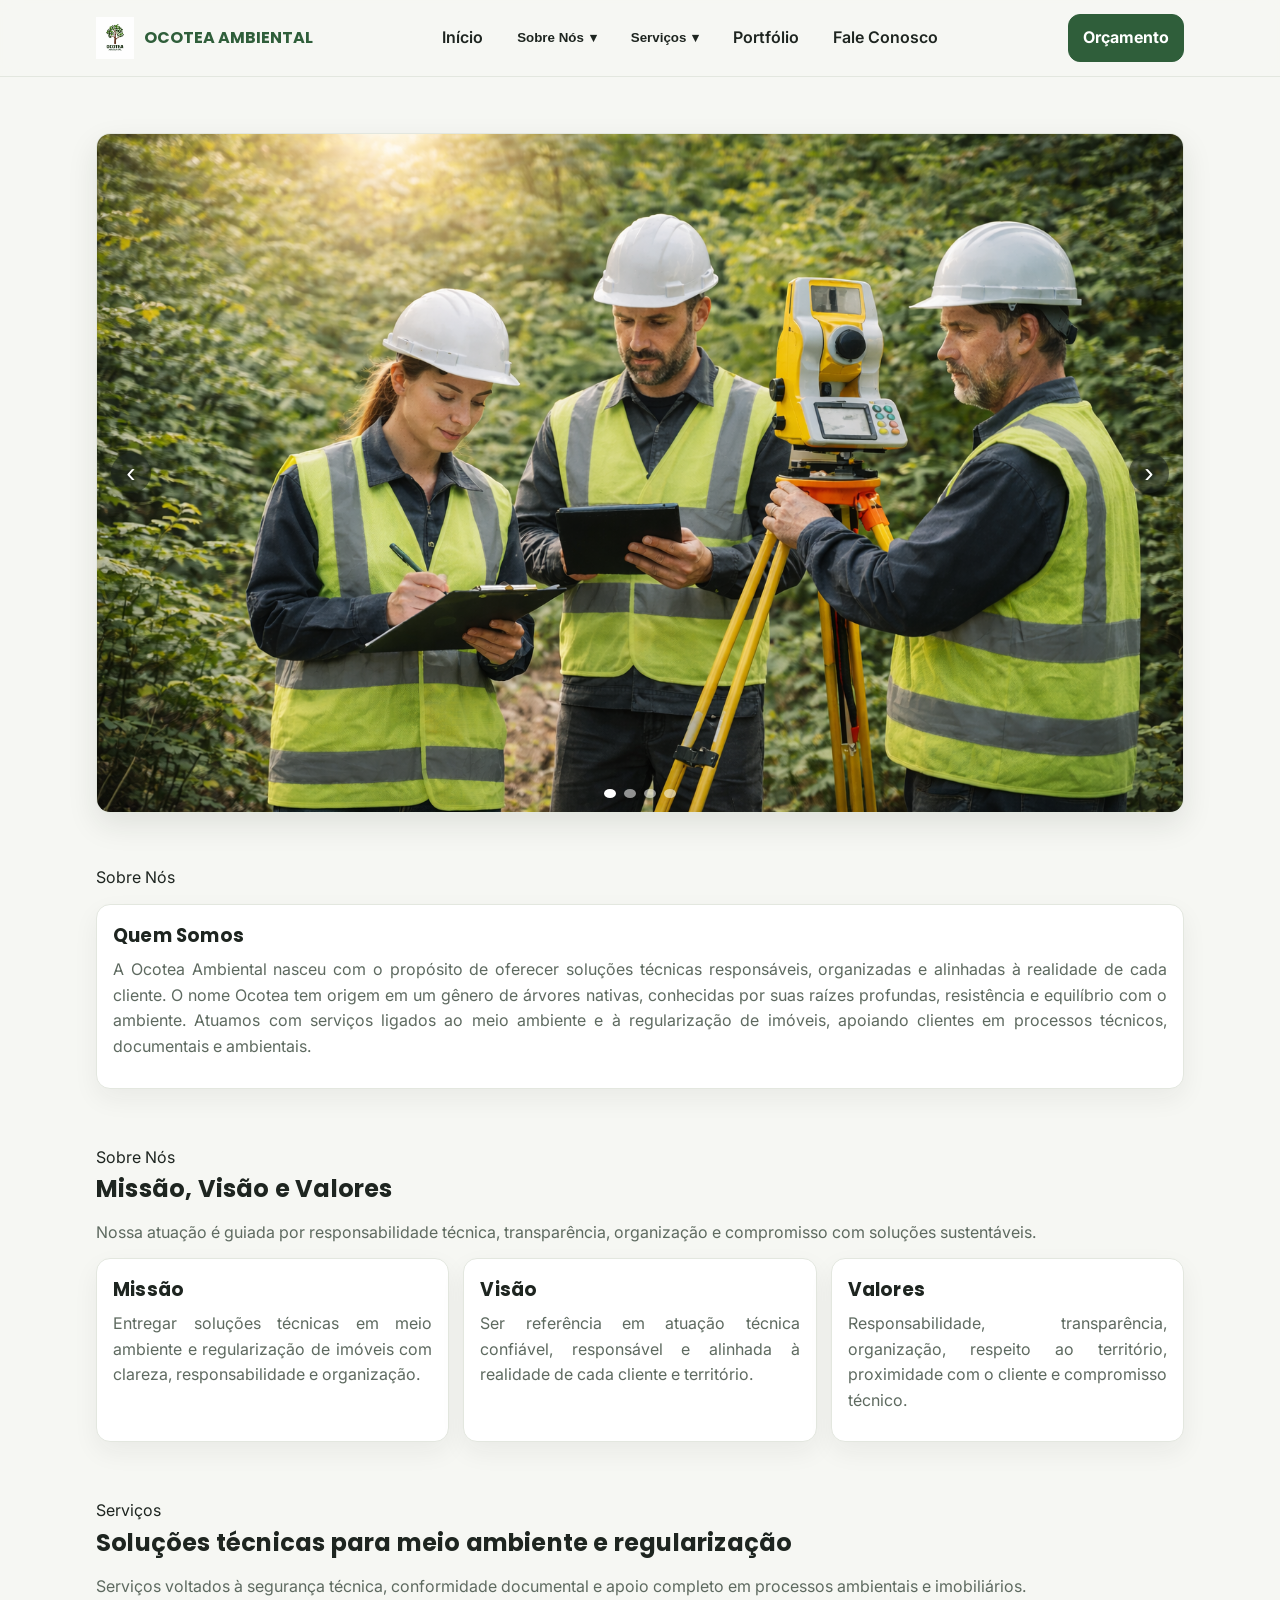
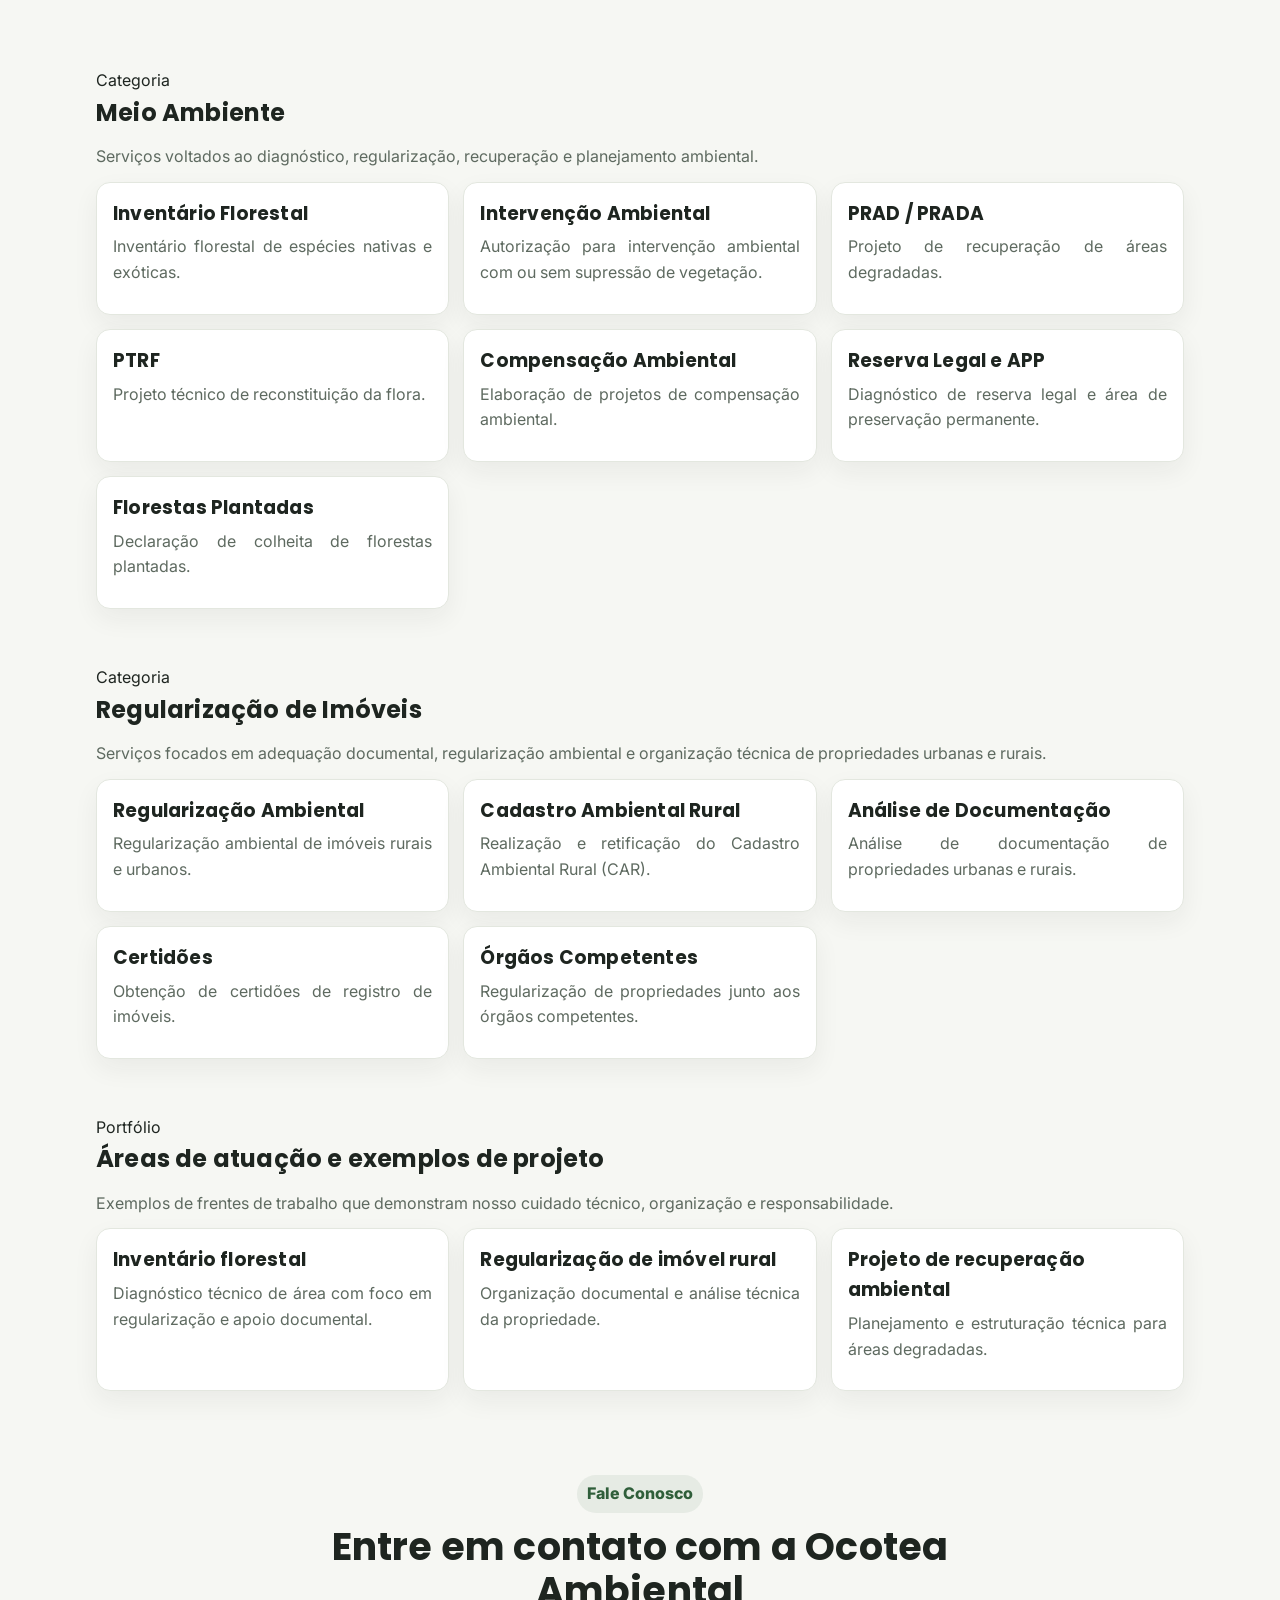
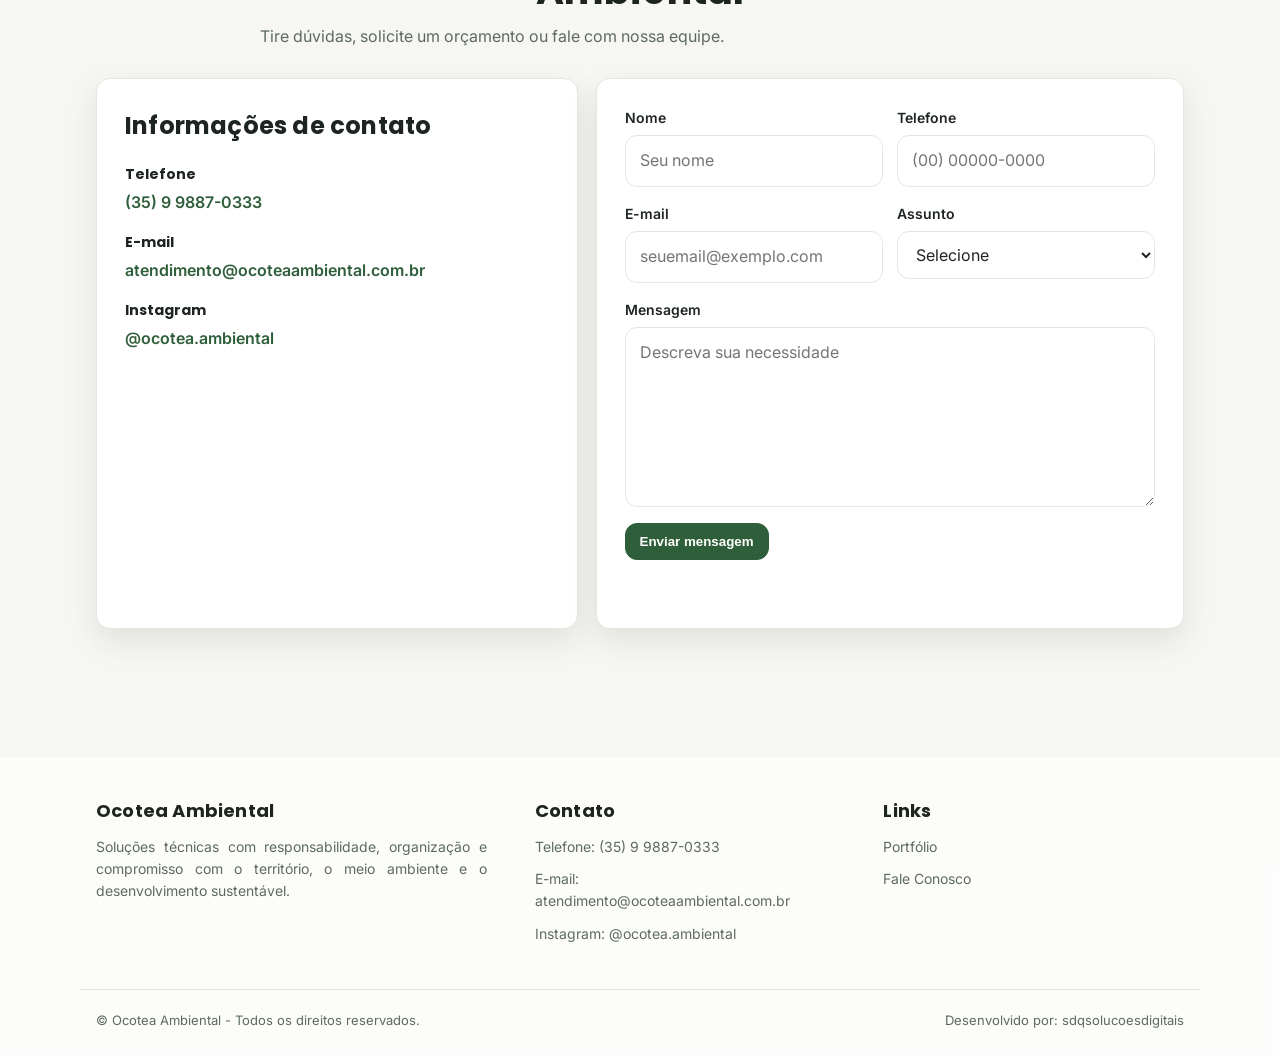
==== index.html @ aba4ff59 "ajuste alinhamento texto quem somos" ====
<!DOCTYPE html>
<html lang="pt-BR">
<head>
  <meta charset="UTF-8" />
  <meta name="viewport" content="width=device-width,initial-scale=1.0" />

  <title>Ocotea Ambiental | Consultoria Ambiental</title>
  <meta name="description" content="Consultoria ambiental com foco em meio ambiente, regularização de imóveis, CAR, inventário florestal e apoio técnico ambiental." />

  <link rel="preconnect" href="https://fonts.googleapis.com">
  <link rel="preconnect" href="https://fonts.gstatic.com" crossorigin>
  <link href="https://fonts.googleapis.com/css2?family=Poppins:wght@600;700;800&family=Inter:wght@400;500;600&display=swap" rel="stylesheet">

  <link rel="stylesheet" href="/css/styles.css">
  <link rel="stylesheet" href="/css/contato.css">
</head>

<body>

<header class="header">
  <div class="container">
    <nav class="nav">
      <a class="brand" href="#inicio">
        <img src="/assets/img/logo-nova.png" alt="Ocotea Ambiental" />
        <strong>OCOTEA AMBIENTAL</strong>
      </a>

      <div class="menu">
        <a href="#inicio">Início</a>

        <div class="dropdown dropdown-about">
          <button type="button" aria-haspopup="true" aria-expanded="false">
            Sobre Nós <span class="menu-caret">▾</span>
          </button>

          <div class="dropdown-panel">
            <a href="#quem-somos">Quem Somos</a>
            <a href="#missao-visao-valores">Missão, Visão e Valores</a>
          </div>
        </div>

        <div class="dropdown dropdown-services-wrap">
          <button type="button" aria-haspopup="true" aria-expanded="false">
            Serviços <span class="menu-caret">▾</span>
          </button>

          <div class="dropdown-panel dropdown-services-panel">
            <button class="svc-cat" type="button" aria-expanded="false">
              Meio Ambiente
              <span class="svc-caret">▾</span>
            </button>

            <div class="svc-items" hidden>
              <a href="#meio-ambiente">Inventário Florestal</a>
              <a href="#meio-ambiente">Intervenção Ambiental</a>
              <a href="#meio-ambiente">PRAD / PRADA</a>
              <a href="#meio-ambiente">PTRF</a>
              <a href="#meio-ambiente">Compensação Ambiental</a>
              <a href="#meio-ambiente">Reserva Legal e APP</a>
              <a href="#meio-ambiente">Colheita de Florestas Plantadas</a>
            </div>

            <button class="svc-cat" type="button" aria-expanded="false">
              Regularização de Imóveis
              <span class="svc-caret">▾</span>
            </button>

            <div class="svc-items" hidden>
              <a href="#regularizacao-imoveis">Regularização Ambiental</a>
              <a href="#regularizacao-imoveis">Cadastro Ambiental Rural</a>
              <a href="#regularizacao-imoveis">Análise de Documentação</a>
              <a href="#regularizacao-imoveis">Certidões de Registro</a>
              <a href="#regularizacao-imoveis">Órgãos Competentes</a>
            </div>
          </div>
        </div>

        <a href="#portfolio">Portfólio</a>
        <a href="#contato">Fale Conosco</a>
      </div>

      <div class="cta">
        <a class="btn btn-primary" href="https://wa.me/5535998870333" target="_blank" rel="noopener">
          Orçamento
        </a>
      </div>

      <button class="mobile-toggle" id="mobileToggle" aria-label="Abrir menu">
        ☰
      </button>

    </nav>

    <div class="mobile-menu" id="mobileMenu">
      <a href="#inicio">Início</a>
      <a href="#quem-somos">Quem Somos</a>
      <a href="#missao-visao-valores">Missão, Visão e Valores</a>
      <a href="#servicos">Serviços</a>
      <a href="#meio-ambiente">Meio Ambiente</a>
      <a href="#regularizacao-imoveis">Regularização de Imóveis</a>
      <a href="#portfolio">Portfólio</a>
      <a href="#contato">Fale Conosco</a>      
    </div>

  </div>
</header>

<main>

  <!-- INÍCIO -->
  <section id="inicio" class="hero">
    <div class="container hero-grid">

    

      <div class="hero-slider" id="heroSlider">

      <div class="hero-slide active">
        <img src="/assets/img/portifolio/hero.png" alt="Equipe técnica em campo">
      </div>

      <div class="hero-slide">
        <img src="/assets/img/portifolio/hero-1.png" alt="Consultoria ambiental em área rural">
      </div>

      <div class="hero-slide">
        <img src="/assets/img/portifolio/hero-2.png" alt="Levantamento ambiental e georreferenciamento">
      </div>

       <div class="hero-slide">
        <img src="/assets/img/portifolio/hero-3.png" alt="Levantamento ambiental e georreferenciamento">
      </div>

      <button class="hero-slider-btn hero-slider-prev" type="button" aria-label="Imagem anterior">
        ‹
      </button>

      <button class="hero-slider-btn hero-slider-next" type="button" aria-label="Próxima imagem">
        ›
      </button>

      <div class="hero-slider-dots">
        <button class="active" type="button" aria-label="Imagem 1"></button>
        <button type="button" aria-label="Imagem 2"></button>
        <button type="button" aria-label="Imagem 3"></button>
        <button type="button" aria-label="Imagem 4"></button>
      </div>
    </div>

    </div>
  </section>

  <!-- QUEM SOMOS -->
  <section id="quem-somos" class="section">
    <div class="container">
      <div class="grid one-col">
       <span class="section-tag">Sobre Nós</span>
       <article class="card">
        <h3>Quem Somos</h3>
        <p>
          A Ocotea Ambiental nasceu com o propósito de oferecer soluções técnicas responsáveis,
          organizadas e alinhadas à realidade de cada cliente.            
              
          O nome Ocotea tem origem em um gênero de árvores nativas, conhecidas por suas raízes profundas,
          resistência e equilíbrio com o ambiente.        
        
          Atuamos com serviços ligados ao meio ambiente e à regularização de imóveis,
          apoiando clientes em processos técnicos, documentais e ambientais.
        </p>
      </article>
    </div>
  </section>

  <!-- MISSÃO, VISÃO E VALORES -->
  <section id="missao-visao-valores" class="section alt-bg">
    <div class="container">
      <div class="section-heading">
        <span class="section-tag">Sobre Nós</span>
        <h2>Missão, Visão e Valores</h2>
        <p>
          Nossa atuação é guiada por responsabilidade técnica, transparência, organização
          e compromisso com soluções sustentáveis.
        </p>
      </div>

      <div class="grid three-cols">
        <article class="card">
          <h3>Missão</h3>
          <p>
            Entregar soluções técnicas em meio ambiente e regularização de imóveis com clareza,
            responsabilidade e organização.
          </p>
        </article>

        <article class="card">
          <h3>Visão</h3>
          <p>
            Ser referência em atuação técnica confiável, responsável e alinhada à realidade
            de cada cliente e território.
          </p>
        </article>

        <article class="card">
          <h3>Valores</h3>
          <p>
            Responsabilidade, transparência, organização, respeito ao território,
            proximidade com o cliente e compromisso técnico.
          </p>
        </article>
      </div>
    </div>
  </section>

  <!-- SERVIÇOS -->
  <section id="servicos" class="section">
    <div class="container">
      <div class="section-heading">
        <span class="section-tag">Serviços</span>
        <h2>Soluções técnicas para meio ambiente e regularização</h2>
        <p>
          Serviços voltados à segurança técnica, conformidade documental e apoio completo
          em processos ambientais e imobiliários.
        </p>
      </div>
    </div>
  </section>

  <!-- MEIO AMBIENTE -->
  <section id="meio-ambiente" class="section">
    <div class="container">
      <div class="section-heading">
        <span class="section-tag">Categoria</span>
        <h2>Meio Ambiente</h2>
        <p>
          Serviços voltados ao diagnóstico, regularização, recuperação e planejamento ambiental.
        </p>
      </div>

      <div class="grid three-cols">
        <article class="card">
          <h3>Inventário Florestal</h3>
          <p>Inventário florestal de espécies nativas e exóticas.</p>
        </article>

        <article class="card">
          <h3>Intervenção Ambiental</h3>
          <p>Autorização para intervenção ambiental com ou sem supressão de vegetação.</p>
        </article>

        <article class="card">
          <h3>PRAD / PRADA</h3>
          <p>Projeto de recuperação de áreas degradadas.</p>
        </article>

        <article class="card">
          <h3>PTRF</h3>
          <p>Projeto técnico de reconstituição da flora.</p>
        </article>

        <article class="card">
          <h3>Compensação Ambiental</h3>
          <p>Elaboração de projetos de compensação ambiental.</p>
        </article>

        <article class="card">
          <h3>Reserva Legal e APP</h3>
          <p>Diagnóstico de reserva legal e área de preservação permanente.</p>
        </article>

        <article class="card">
          <h3>Florestas Plantadas</h3>
          <p>Declaração de colheita de florestas plantadas.</p>
        </article>
      </div>
    </div>
  </section>

  <!-- REGULARIZAÇÃO DE IMÓVEIS -->
  <section id="regularizacao-imoveis" class="section alt-bg">
    <div class="container">
      <div class="section-heading">
        <span class="section-tag">Categoria</span>
        <h2>Regularização de Imóveis</h2>
        <p>
          Serviços focados em adequação documental, regularização ambiental e organização
          técnica de propriedades urbanas e rurais.
        </p>
      </div>

      <div class="grid three-cols">
        <article class="card">
          <h3>Regularização Ambiental</h3>
          <p>Regularização ambiental de imóveis rurais e urbanos.</p>
        </article>

        <article class="card">
          <h3>Cadastro Ambiental Rural</h3>
          <p>Realização e retificação do Cadastro Ambiental Rural (CAR).</p>
        </article>

        <article class="card">
          <h3>Análise de Documentação</h3>
          <p>Análise de documentação de propriedades urbanas e rurais.</p>
        </article>

        <article class="card">
          <h3>Certidões</h3>
          <p>Obtenção de certidões de registro de imóveis.</p>
        </article>

        <article class="card">
          <h3>Órgãos Competentes</h3>
          <p>Regularização de propriedades junto aos órgãos competentes.</p>
        </article>
      </div>
    </div>
  </section>

  <!-- PORTFÓLIO -->
  <section id="portfolio" class="section">
    <div class="container">
      <div class="section-heading">
        <span class="section-tag">Portfólio</span>
        <h2>Áreas de atuação e exemplos de projeto</h2>
        <p>
          Exemplos de frentes de trabalho que demonstram nosso cuidado técnico,
          organização e responsabilidade.
        </p>
      </div>

      <div class="grid three-cols">
        <article class="card">
          <h3>Inventário florestal</h3>
          <p>Diagnóstico técnico de área com foco em regularização e apoio documental.</p>
        </article>

        <article class="card">
          <h3>Regularização de imóvel rural</h3>
          <p>Organização documental e análise técnica da propriedade.</p>
        </article>

        <article class="card">
          <h3>Projeto de recuperação ambiental</h3>
          <p>Planejamento e estruturação técnica para áreas degradadas.</p>
        </article>
      </div>
    </div>
  </section>

  <!-- CONTATO -->
  <section id="contato" class="contact-page">
    <div class="container">
      <div class="contact-header">
        <span class="kicker">Fale Conosco</span>
        <h1>Entre em contato com a Ocotea Ambiental</h1>
        <p>
          Tire dúvidas, solicite um orçamento ou fale com nossa equipe.
        </p>
      </div>

      <div class="contact-grid">
        <div class="contact-card contact-info">
          <h2>Informações de contato</h2>

          <div class="contact-info-list">
            <div class="contact-info-item">
              <strong>Telefone</strong>
              <a href="https://wa.me/5535998870333" target="_blank" rel="noopener">
                (35) 9 9887-0333
              </a>
            </div>

            <div class="contact-info-item">
              <strong>E-mail</strong>
              <a href="mailto:atendimento@ocoteaambiental.com.br">
                atendimento@ocoteaambiental.com.br
              </a>
            </div>

            <div class="contact-info-item">
              <strong>Instagram</strong>
              <a href="https://www.instagram.com/ocotea.ambiental" target="_blank" rel="noopener">
                @ocotea.ambiental
              </a>
            </div>
          </div>
        </div>

        <div class="contact-card">
          <form id="contactForm" class="contact-form" novalidate>
            <div class="form-row">
              <div class="form-field">
                <label for="nome">Nome</label>
                <input type="text" id="nome" name="nome" placeholder="Seu nome" required />
              </div>

              <div class="form-field">
                <label for="telefone">Telefone</label>
                <input type="text" id="telefone" name="telefone" placeholder="(00) 00000-0000" />
              </div>
            </div>

            <div class="form-row">
              <div class="form-field">
                <label for="email">E-mail</label>
                <input type="email" id="email" name="email" placeholder="seuemail@exemplo.com" required />
              </div>

              <div class="form-field">
                <label for="assunto">Assunto</label>
                <select id="assunto" name="assunto" required>
                  <option value="">Selecione</option>
                  <option value="Orçamento">Orçamento</option>
                  <option value="Dúvida">Dúvida</option>
                  <option value="Serviços Ambientais">Serviços Ambientais</option>
                  <option value="Regularização de Imóveis">Regularização de Imóveis</option>
                  <option value="Outro">Outro</option>
                </select>
              </div>
            </div>

            <div class="form-field">
              <label for="mensagem">Mensagem</label>
              <textarea id="mensagem" name="mensagem" rows="6" placeholder="Descreva sua necessidade" required></textarea>
            </div>

            <div class="form-actions">
              <button type="submit" class="btn btn-primary" id="submitBtn">
                Enviar mensagem
              </button>
            </div>

            <p id="formMessage" class="form-message" aria-live="polite"></p>
          </form>
        </div>
      </div>
    </div>
  </section>

</main>

<footer class="footer">
  <div class="container footer-grid">
    <div>
      <h3 style="margin-bottom:6px;">Ocotea Ambiental</h3>
        <p class="small">
          Soluções técnicas com responsabilidade, organização e compromisso com o território, o meio ambiente e o desenvolvimento sustentável.
      </p>
    </div>

    <div>
      <h3 style="margin-bottom:6px;">Contato</h3>
      <p class="small">Telefone: (35) 9 9887-0333</p>
      <p class="small">
        <a href="mailto:atendimento@ocoteaambiental.com.br">
          E-mail: atendimento@ocoteaambiental.com.br
        </a>
      </p>
      <p class="small">
        <a href="https://www.instagram.com/ocotea.ambiental" target="_blank" rel="noopener">
          Instagram: @ocotea.ambiental
        </a>
      </p>
    </div>

    <div>
      <h3 style="margin-bottom:6px;">Links</h3>
      <p class="small"><a href="#portfolio">Portfólio</a></p>
      <p class="small"><a href="#contato">Fale Conosco</a></p>
    </div>
  </div>

  <div class="container" style="margin-top:12px;">
    <p class="small">© Ocotea Ambiental - Todos os direitos reservados.</p>
    <p class="small">
      Desenvolvido por:
      <a href="https://www.sdqsolucoesdigitais.com.br" target="_blank" rel="noopener">
        sdqsolucoesdigitais
      </a>
    </p>
  </div>
</footer>

<button class="back-to-top" id="backToTop" aria-label="Voltar ao topo">
  ↑
</button>

<script src="/js/main.js"></script>
<script src="/js/contato.js"></script>

</body>
</html>
---- css/styles.css ----
:root{
  --bg: #F6F7F3;
  --card: #FFFFFF;
  --text: #1E2520;
  --muted: #5E6A60;

  --brand: #2F5E3A;     /* verde floresta */
  --brand-2: #5F7A3A;   /* verde oliva */
  --earth: #6B4A2D;     /* marrom terra */

  --border: #E3E7DF;
  --shadow: 0 12px 30px rgba(30,37,32,.10);

  --radius: 14px;
  --max: 1120px;
}

*{ 
  box-sizing:border-box;
}

html, body {
  height:100%;
}

html{
  scroll-behavior: smooth;
}

section[id]{
  scroll-margin-top: 110px;
}

body{
  margin:0;
  font-family: "Inter", system-ui, -apple-system, Segoe UI, Roboto, Arial, sans-serif;
  color: var(--text);
  background: var(--bg);
  line-height: 1.6;
}

h1,h2,h3{
  font-family: "Poppins", system-ui, sans-serif;
  letter-spacing: .2px;
  margin: 0 0 12px;
}

p{
  margin: 0 0 12px;
  color: var(--muted);
  text-align: justify;;
}

a{
  color: inherit;
  text-decoration: none;
}

.container{
  width: 100%;
  max-width: var(--max);
  margin: 0 auto;
  padding: 0 16px;
}

/* Header */
.header{
  position: sticky;
  top: 0;
  z-index: 50;
  background: rgba(246,247,243,.86);
  backdrop-filter: blur(10px);
  border-bottom: 1px solid var(--border);
}

.nav{
  display:flex;
  align-items:center;
  justify-content: space-between;
  padding: 14px 0;
  gap: 14px;
  position: relative; /* 🔑 referência do mega menu */
}

.brand{
  display:flex;
  align-items:center;
  gap: 10px;
}

.brand img{
  height: 42px;
  width:auto;
}

.brand strong{
  font-family:Poppins, sans-serif;
  color: var(--brand);
}


/* Menu */

.menu{
  display:flex;
  align-items:center;
  gap: 14px;
}

.menu > a, .menu button{
  font-weight: 600;
  color: var(--text);
  background: transparent;
  border: 0;
  cursor: pointer;
  padding: 10px 10px;
  border-radius: 10px;
}

.menu > a:hover, .menu button:hover{
  background: rgba(47,94,58,.08);
}

.dropdown{
  position: relative;
}

.dropdown-panel{
  position: absolute;
  top: calc(100% + 10px);
  background: var(--card);
  border: 1px solid var(--border);
  border-radius: 14px;
  box-shadow: var(--shadow);
  padding: 8px;
  display: none;
  z-index: 1000;
}

.dropdown-panel a{
  display:block;
  padding: 10px 10px;
  border-radius: 12px;
  color: var(--text);
  font-weight: 600;
}

.dropdown-panel a:hover{
  background: rgba(47,94,58,.08);
}

.dropdown.open .dropdown-panel{
  display:block;
}

.dropdown button{
  display: inline-flex;
  align-items: center;
  gap: 6px;
}

.dropdown.open button{
  background: rgba(47,94,58,.08);
}

.dropdown-about .dropdown-panel{
  left: 0;
  right: auto;
  min-width: 220px;
  z-index: 1100; /* 🔑 fica acima do header, mas abaixo do mega menu */
}

/* Mega menu Serviços — alinhado ao site */
.dropdown-services-wrap .dropdown-panel{
  top: calc(100% + 12px);
  left: 50%;
  transform: translateX(-50%);
  width: 480px;                 /* ✅ tamanho “bom” desktop */
  /* width: min(var(--max), calc(100vw - 32px)); */  
  padding: 16px; 
  pointer-events: auto;  /* 🔑 impede sobreposição confusa */
  border-radius: 16px;
}

/* .dropdown-services{
  display: grid;
  grid-template-columns: 1fr 1fr;
  gap: 14px;
  min-width: 0;
  padding: 0;
} */

.dropdown-services{
  display: grid;
  grid-template-columns: 1fr 1fr;
  gap: 18px;                 /* mais respiro */
  padding: 0;       /* ✅ o padding já está no panel */
  min-width: 0;
}

.dropdown-group{
  display: flex;
  flex-direction: column;
  gap: 6px;
}

/* .dropdown-title{
  font-weight: 800;
  font-size: 13px;
  color: var(--brand);
  padding: 6px 10px;
  margin-bottom: 4px;
} */

/* Título da categoria */
.dropdown-title{
  font-family: "Poppins", system-ui, sans-serif;
  font-size: 12px;
  font-weight: 800;
  text-transform: uppercase;
  letter-spacing: .4px;

  color: var(--brand);
  padding: 6px 10px;
  margin-bottom: 6px;

  border-bottom: 1px solid var(--border); /* divisor elegante */
}

/* .dropdown-services a{
  padding: 8px 10px;
  border-radius: 10px;
  font-size: 13px;
  line-height: 1.4;
}

.dropdown-services a:hover{
  background: rgba(47,94,58,.08);
} */

/* Links */
.dropdown-services a{
  font-family: "Inter", system-ui, sans-serif;
  font-size: 13px;
  font-weight: 500;
  line-height: 1.45;

  padding: 8px 10px;
  border-radius: 8px;
}

/* Hover */
.dropdown-services a:hover{
  background: rgba(47,94,58,.08);
}

/* 🔒 trava: painel sempre escondido até .open */
.dropdown .dropdown-panel{
  display: none !important;
}

.dropdown.open > .dropdown-panel{
  display: block !important;
}

/* =========================
   PADRÃO TIPOGRÁFICO SUBMENUS
========================= */
.dropdown-panel{
  border: 1px solid var(--border);   /* se quiser sem borda, troque por: border: 0; */
  padding: 10px;
}

/* links dos submenus */
.dropdown-panel a{
  font-family: "Inter", system-ui, -apple-system, Segoe UI, Roboto, Arial, sans-serif;
  font-size: 13px;
  font-weight: 600;
  line-height: 1.35;

  color: var(--text);
  padding: 9px 10px;
  border-radius: 10px;
}

/* hover mais suave e corporativo */
.dropdown-panel a:hover{
  background: rgba(47,94,58,.08);
}

/* títulos de categoria (Meio Ambiente / Regularização...) */
.dropdown-title{
  display: block;
  font-family: "Poppins", system-ui, sans-serif;
  font-size: 12px;
  font-weight: 800;
  letter-spacing: .3px;
  text-transform: uppercase;

  color: var(--brand);
  padding: 8px 10px 6px;
  margin: 2px 0 6px;
}

/* separador visual entre grupos (opcional, fica bonito) 
.dropdown-group + .dropdown-group{
  border-left: 1px solid var(--border);
  padding-left: 12px;
  margin-left: 12px;
}
*/

.cta{
  display:flex;
  align-items:center;
  gap: 10px;
}

.btn{
  display:inline-flex;
  align-items:center;
  justify-content:center;
  gap: 10px;
  padding: 10px 14px;
  border-radius: 12px;
  border: 1px solid var(--border);
  background: var(--card);
  box-shadow: none;
  font-weight: 700;
}

.btn-primary{
  background: var(--brand);
  border-color: var(--brand);
  color: white;
}

.btn-primary:hover{
  filter: brightness(.95);
}

.btn-outline:hover{
  background: rgba(47,94,58,.08);
}

/* Menu mobile */ 

.mobile-toggle{
  display: none;
  border: 0;
  background: var(--brand);
  color: #fff;
  width: 42px;
  height: 42px;
  border-radius: 12px;
  font-size: 22px;
  cursor: pointer;
}

.mobile-menu{
  display: none;
  flex-direction: column;
  gap: 4px;

  background: var(--card);
  border-top: 1px solid var(--border);
  padding: 12px 16px;
}

.mobile-menu a{
  padding: 12px;
  border-radius: 10px;
  font-weight: 600;
}

.mobile-menu a:hover{
  background: rgba(47,94,58,.08);
}

.mobile-menu.open{
  display: flex;
}

@media (max-width: 900px){
  .menu{
    display: none;
  }

  .cta{
    display: none;
  }

  .mobile-toggle{
    display: inline-flex;
    align-items: center;
    justify-content: center;
  }
}

/* Hero */
.hero{
  padding: 56px 0 24px;
}

.hero-grid{
  display: flex;
  flex-direction: column;
  gap: 18px;
  align-items: stretch;
}

.hero-card{
  background: var(--card);
  border: 1px solid var(--border);
  border-radius: var(--radius);
  box-shadow: var(--shadow);
  padding: 36px;
  display: flex;
  flex-direction: column;
  justify-content: center;
}

.kicker{
  display:inline-flex;
  gap: 8px;
  align-items:center;
  font-weight: 800;
  color: var(--brand);
  background: rgba(47,94,58,.08);
  padding: 6px 10px;
  border-radius: 999px;
  margin-bottom: 12px;
}

.hero h1{
  font-size: 38px;
  line-height: 1.15;
  color: var(--text);
}

.hero p{
  font-size: 16px;
}

.hero-actions{
  display:flex;
  gap: 10px;
  flex-wrap:wrap;
  margin-top: 16px;
}

/* Imagem abaixo do card */
.hero-photo{
  width: 100%;
  border-radius: var(--radius);
  overflow: hidden;
  border: 1px solid var(--border);
  box-shadow: var(--shadow);
  background: #dfe6dc;
  aspect-ratio: 16 / 10;
}

.hero-photo img{
  width: 100%;
  height: 100%;
  object-fit: cover;
  object-position: center;
  display: block;
}

/* Hero Slider */

.hero-slider{
  position: relative;
  width: 100%;
  aspect-ratio: 16 / 10;
  overflow: hidden;

  border-radius: var(--radius);
  border: 1px solid var(--border);
  box-shadow: var(--shadow);
  background: #dfe6dc;
}

.hero-slide{
  position: absolute;
  inset: 0;
  opacity: 0;
  transition: opacity .7s ease;
}

.hero-slide.active{
  opacity: 1;
}

.hero-slide img{
  width: 100%;
  height: 100%;
  object-fit: cover;
  object-position: center;
  display: block;
}

.hero-slider-btn{
  position: absolute;
  top: 50%;
  transform: translateY(-50%);

  width: 40px;
  height: 40px;
  border: 0;
  border-radius: 50%;

  background: rgba(30,37,32,.55);
  color: #fff;
  font-size: 28px;
  cursor: pointer;

  display: flex;
  align-items: center;
  justify-content: center;
}

.hero-slider-prev{
  left: 14px;
}

.hero-slider-next{
  right: 14px;
}

.hero-slider-btn:hover{
  background: rgba(47,94,58,.85);
}

.hero-slider-dots{
  position: absolute;
  left: 50%;
  bottom: 14px;
  transform: translateX(-50%);

  display: flex;
  gap: 8px;
}

.hero-slider-dots button{
  width: 9px;
  height: 9px;
  border: 0;
  border-radius: 50%;
  background: rgba(255,255,255,.55);
  cursor: pointer;
}

.hero-slider-dots button.active{
  background: #fff;
}

@media (max-width: 900px){
  .hero-slider{
    aspect-ratio: 4 / 3;
  }
}


/* Sections */
.section{
  padding: 28px 0;
}

.section-title{
  display:flex;
  align-items:flex-end;
  justify-content: space-between;
  gap: 12px;
  margin-bottom: 14px;
}

.grid{
  display:grid;
  grid-template-columns: repeat(3, 1fr);
  gap: 14px;
}

.card{
  background: var(--card);
  border: 1px solid var(--border);
  border-radius: var(--radius);
  padding: 16px;
  box-shadow: 0 10px 26px rgba(30,37,32,.06);
}

.card h3{
  margin-bottom: 6px;
}

.badge{
  display:inline-flex;
  padding: 6px 10px;
  border-radius: 999px;
  background: rgba(107,74,45,.10);
  color: var(--earth);
  font-weight: 800;
  font-size: 12px;
}

.one-col{
  grid-template-columns: 1fr;
}

/* Footer */

/*

.footer{
  margin-top: 40px;
  padding: 26px 0;
  border-top: 1px solid var(--border);
  background: rgba(255,255,255,.55);
}

.footer-grid{
  display:grid;
  grid-template-columns: 1.2fr 1fr 1fr;
  gap: 16px;
}

.small{ 
  font-size: 13px; 
  color: var(--muted); 
  text-align: justify;

}

*/

/* =========================
   FOOTER DESKTOP PREMIUM
========================= */
@media (min-width: 901px){

  .footer{
    margin-top: 72px;
    padding: 42px 0 26px;
    background: rgba(255,255,255,.72);
  }

  .footer-grid{
    grid-template-columns: 1.3fr 1fr .8fr;
    gap: 72px;
    align-items: flex-start;
  }

  .footer h3{
    font-size: 20px;
    margin-bottom: 14px !important;
  }

  .footer .small{
    font-size: 14px;
    line-height: 1.65;
    text-align: left;
    margin: 0 0 10px;
  }

  .footer a{
    color: var(--muted);
    transition: color .18s ease;
  }

  .footer a:hover{
    color: var(--brand);
  }

  .footer > .container:last-child{
    margin-top: 34px !important;
    padding-top: 20px;
    border-top: 1px solid var(--border);

    display: flex;
    align-items: center;
    justify-content: space-between;
    gap: 16px;
  }

  .footer > .container:last-child .small{
    margin: 0;
    font-size: 13px;
  }
}

@media (min-width: 901px){

  .footer-grid{
    display: grid;
    grid-template-columns: 1.3fr 1fr 1fr; /* lado a lado */
    gap: 48px;
    align-items: flex-start;
  }

}

@media (min-width: 901px){

  .footer{
    padding: 40px 0 24px;
  }

  .footer h3{
    font-size: 18px;
    margin-bottom: 10px !important;
  }

  .footer .small{
    font-size: 14px;
    line-height: 1.6;
    text-align: justify;
  }

}

/* Mobile */

.mobile-toggle{ display:none; }

@media (max-width: 900px){
  .grid{ grid-template-columns: 1fr; }
  .menu{ display:none; }
  .mobile-toggle{ display:inline-flex; }

  .hero-photo{
    aspect-ratio: 4 / 3; /* ✅ melhor no celular */
  } 

}

/* =========================
   FOOTER RESPONSIVO MOBILE
========================= */
@media (max-width: 768px){

  .footer{
    padding: 32px 0 24px;
  }

  .footer-grid{
    grid-template-columns: 1fr; /* empilha */
    gap: 26px;
  }

  .footer h3{
    font-size: 22px;
    margin-bottom: 10px;
  }

  .footer .small{
    font-size: 15px;
    line-height: 1.65;
    text-align: justify;
  }

  .footer a{
    word-break: break-word;
  }

  .footer .container:last-child{
    margin-top: 22px !important;
    padding-top: 18px;
    border-top: 1px solid var(--border);
  }

  .footer .container:last-child .small{
    text-align: center;
    font-size: 14px;
  }
}










/* ===== Serviços no padrão do Sobre Nós (colapsável) ===== */

.dropdown-services-wrap .dropdown-services-panel{
  /* tamanho parecido com Sobre Nós (não gigante) */
  min-width: 320px;
  width: 360px;
  max-width: calc(100vw - 32px);
  padding: 8px;
}

/* Botão da categoria (parecido com link do dropdown) */
.svc-cat{
  width: 100%;
  display: flex;
  align-items: center;
  justify-content: space-between;

  font-family: "Inter", system-ui, -apple-system, Segoe UI, Roboto, Arial, sans-serif;
  font-size: 13px;
  font-weight: 600;

  color: var(--text);
  background: transparent;
  border: 0;
  cursor: pointer;

  padding: 10px 10px;
  border-radius: 12px;
}

.svc-cat:hover{
  background: rgba(47,94,58,.08);
}

.svc-caret{
  opacity: .7;
  transition: transform .15s ease;
}

/* Itens dentro da categoria (reusa o padrão do Sobre Nós) */
.svc-items{
  padding-left: 8px;
  margin: 4px 0 8px;
  border-left: 1px solid var(--border);
}

.svc-items a{
  display: block;
  padding: 9px 10px;
  border-radius: 12px;

  font-family: "Inter", system-ui, -apple-system, Segoe UI, Roboto, Arial, sans-serif;
  font-size: 13px;
  font-weight: 600;
  line-height: 1.35;
}

.svc-items a:hover{
  background: rgba(47,94,58,.08);
}

/* Estado aberto */
.svc-cat[aria-expanded="true"] .svc-caret{
  transform: rotate(180deg);
}

/* Botão flutuante */
.back-to-top{
  position: fixed;
  right: 22px;
  bottom: 22px;
  width: 46px;
  height: 46px;

  border: 0;
  border-radius: 50%;
  background: var(--brand);
  color: #fff;

  font-size: 22px;
  font-weight: 700;
  cursor: pointer;

  box-shadow: var(--shadow);
  opacity: 0;
  visibility: hidden;
  transform: translateY(10px);
  transition: .2s ease;

  z-index: 999;
}

.back-to-top.show{
  opacity: 1;
  visibility: visible;
  transform: translateY(0);
}

.back-to-top:hover{
  filter: brightness(.95);
}
---- css/contato.css ----
/* ===== CONTATO ===== */
.contact-page{
  padding: 56px 0;
}

.contact-header{
  max-width: 760px;
  margin: 0 auto 28px;
  text-align: center;
}

.contact-header h1{
  font-size: 38px;
  line-height: 1.15;
  margin-bottom: 12px;
}

.contact-header p{
  font-size: 16px;
}

.contact-grid{
  display: grid;
  grid-template-columns: 0.9fr 1.1fr;
  gap: 18px;
  align-items: stretch;
}

.contact-card{
  background: var(--card);
  border: 1px solid var(--border);
  border-radius: var(--radius);
  box-shadow: var(--shadow);
  padding: 28px;
}

.contact-info h2{
  margin-bottom: 18px;
}

.contact-info-list{
  display: flex;
  flex-direction: column;
  gap: 16px;
}

.contact-info-item{
  display: flex;
  flex-direction: column;
  gap: 4px;
}

.contact-info-item strong{
  font-family: "Poppins", system-ui, sans-serif;
  font-size: 14px;
  color: var(--text);
}

.contact-info-item a{
  color: var(--brand);
  font-weight: 600;
}

.contact-form{
  display: flex;
  flex-direction: column;
  gap: 16px;
}

.form-row{
  display: grid;
  grid-template-columns: 1fr 1fr;
  gap: 14px;
}

.form-field{
  display: flex;
  flex-direction: column;
  gap: 6px;
}

.form-field label{
  font-size: 14px;
  font-weight: 600;
  color: var(--text);
}

.form-field input,
.form-field select,
.form-field textarea{
  width: 100%;
  border: 1px solid var(--border);
  background: #fff;
  color: var(--text);
  border-radius: 12px;
  padding: 12px 14px;
  font: inherit;
  outline: none;
  transition: border-color .2s ease, box-shadow .2s ease;
}

.form-field input:focus,
.form-field select:focus,
.form-field textarea:focus{
  border-color: var(--brand);
  box-shadow: 0 0 0 3px rgba(47,94,58,.10);
}

.form-field textarea{
  resize: vertical;
  min-height: 140px;
}

.form-actions{
  display: flex;
  align-items: center;
  gap: 12px;
}

.form-message{
  min-height: 24px;
  font-size: 14px;
  font-weight: 600;
  margin: 0;
}

.form-message.success{
  color: var(--brand);
}

.form-message.error{
  color: #b42318;
}

.btn[disabled]{
  opacity: .7;
  cursor: not-allowed;
}

@media (max-width: 900px){
  .contact-grid{
    grid-template-columns: 1fr;
  }

  .form-row{
    grid-template-columns: 1fr;
  }

  .contact-header h1{
    font-size: 30px;
  }
}
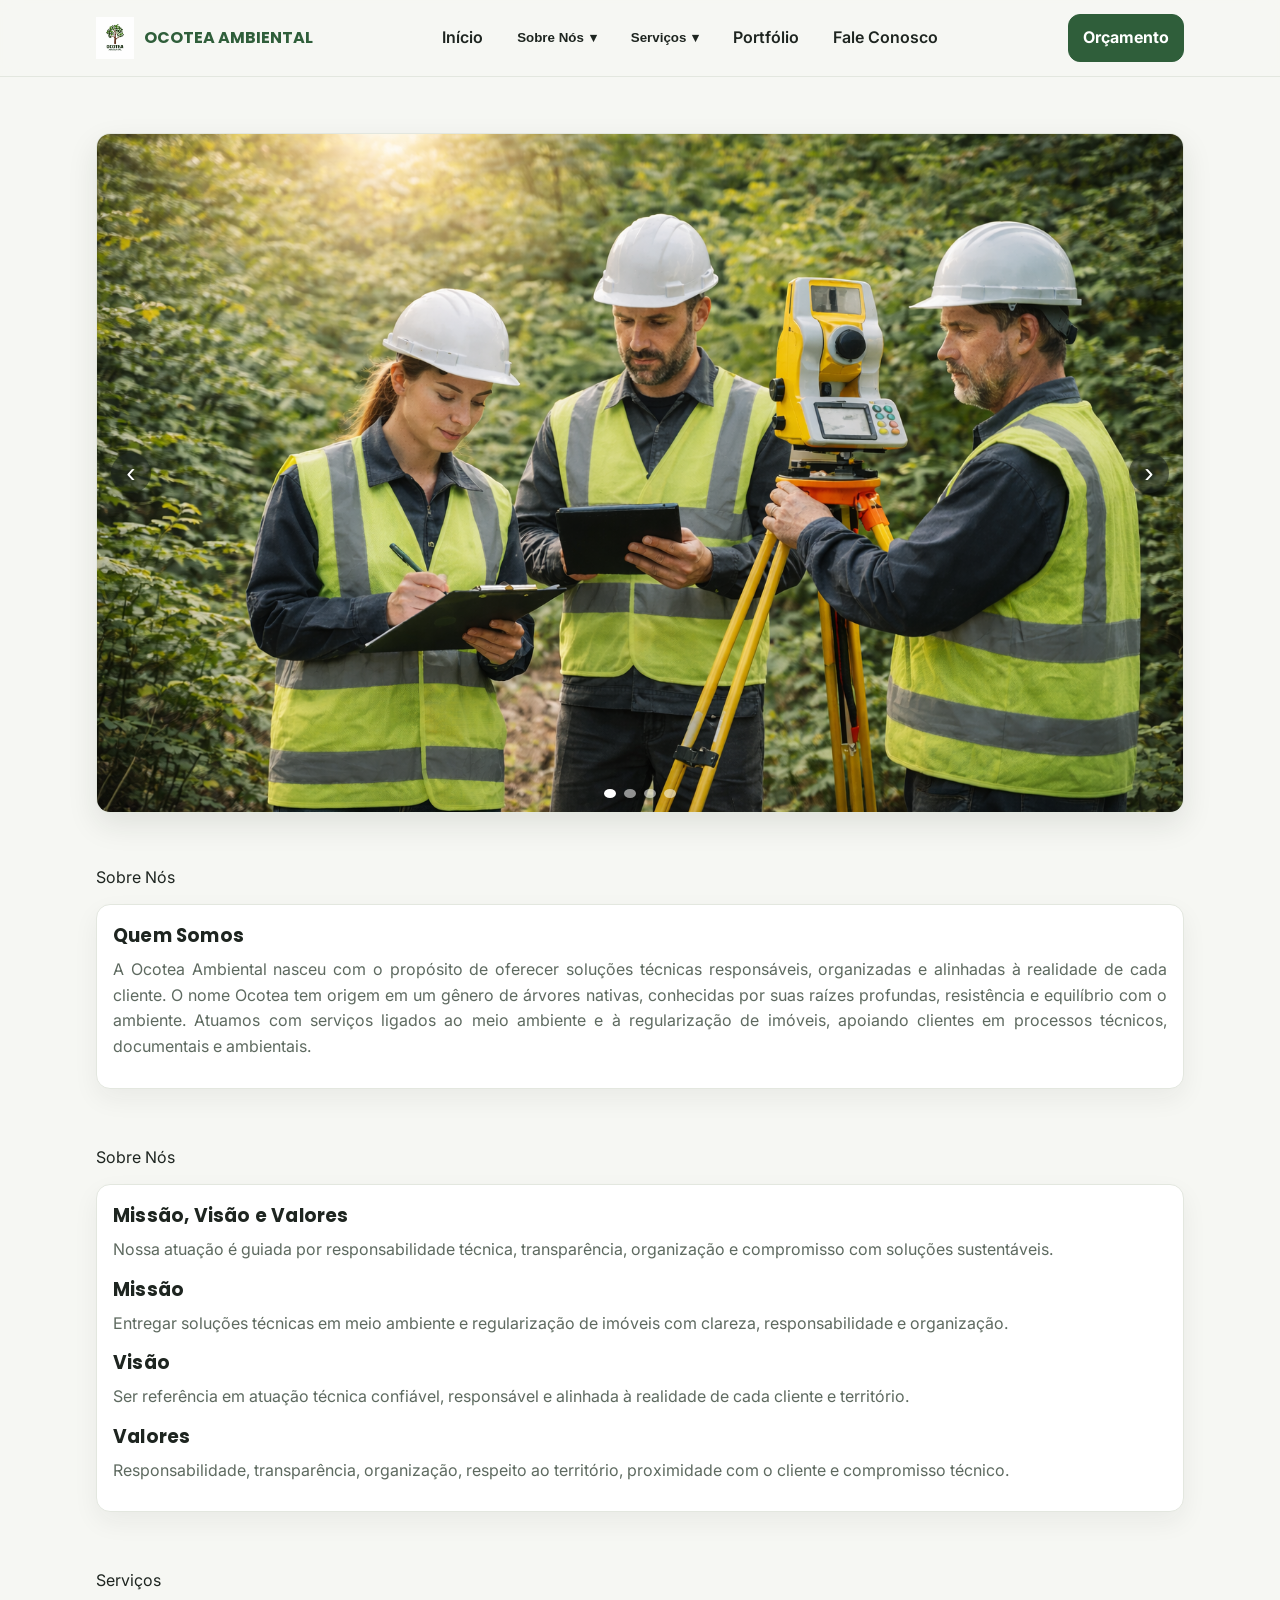
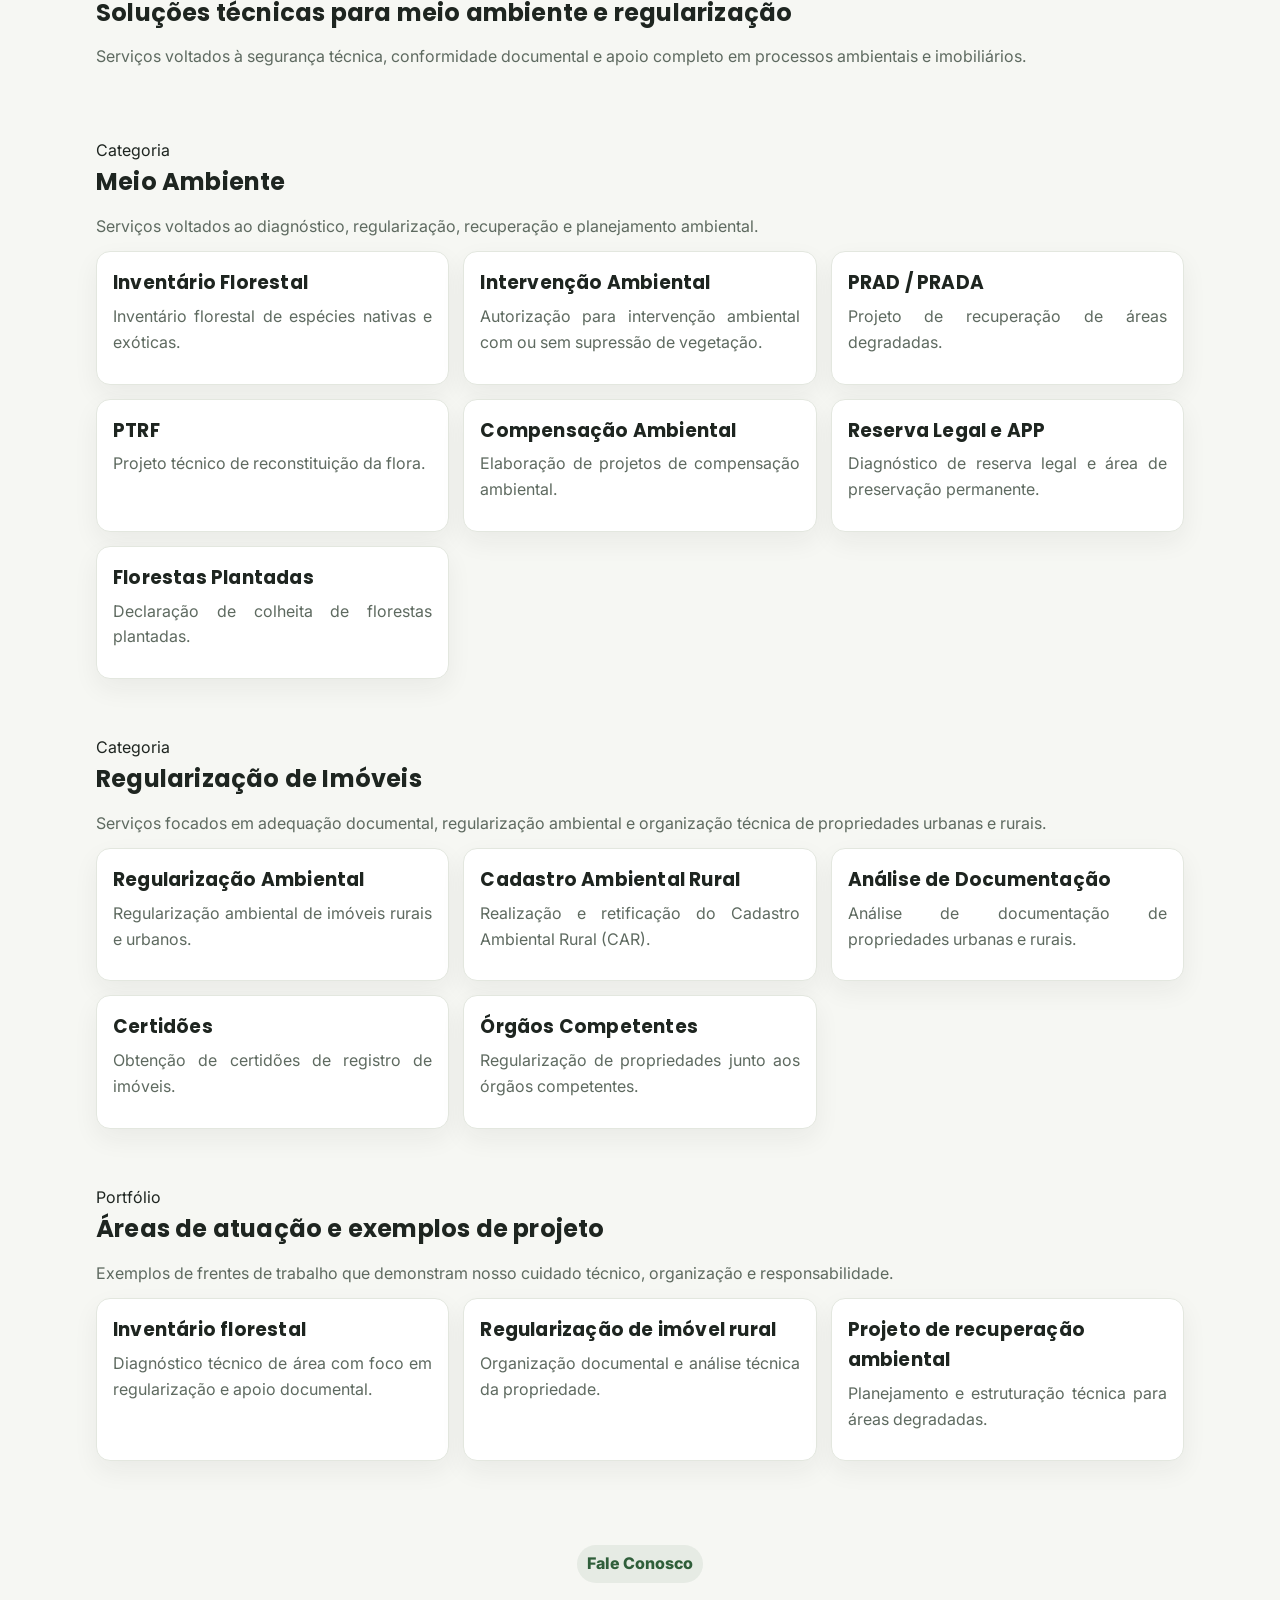
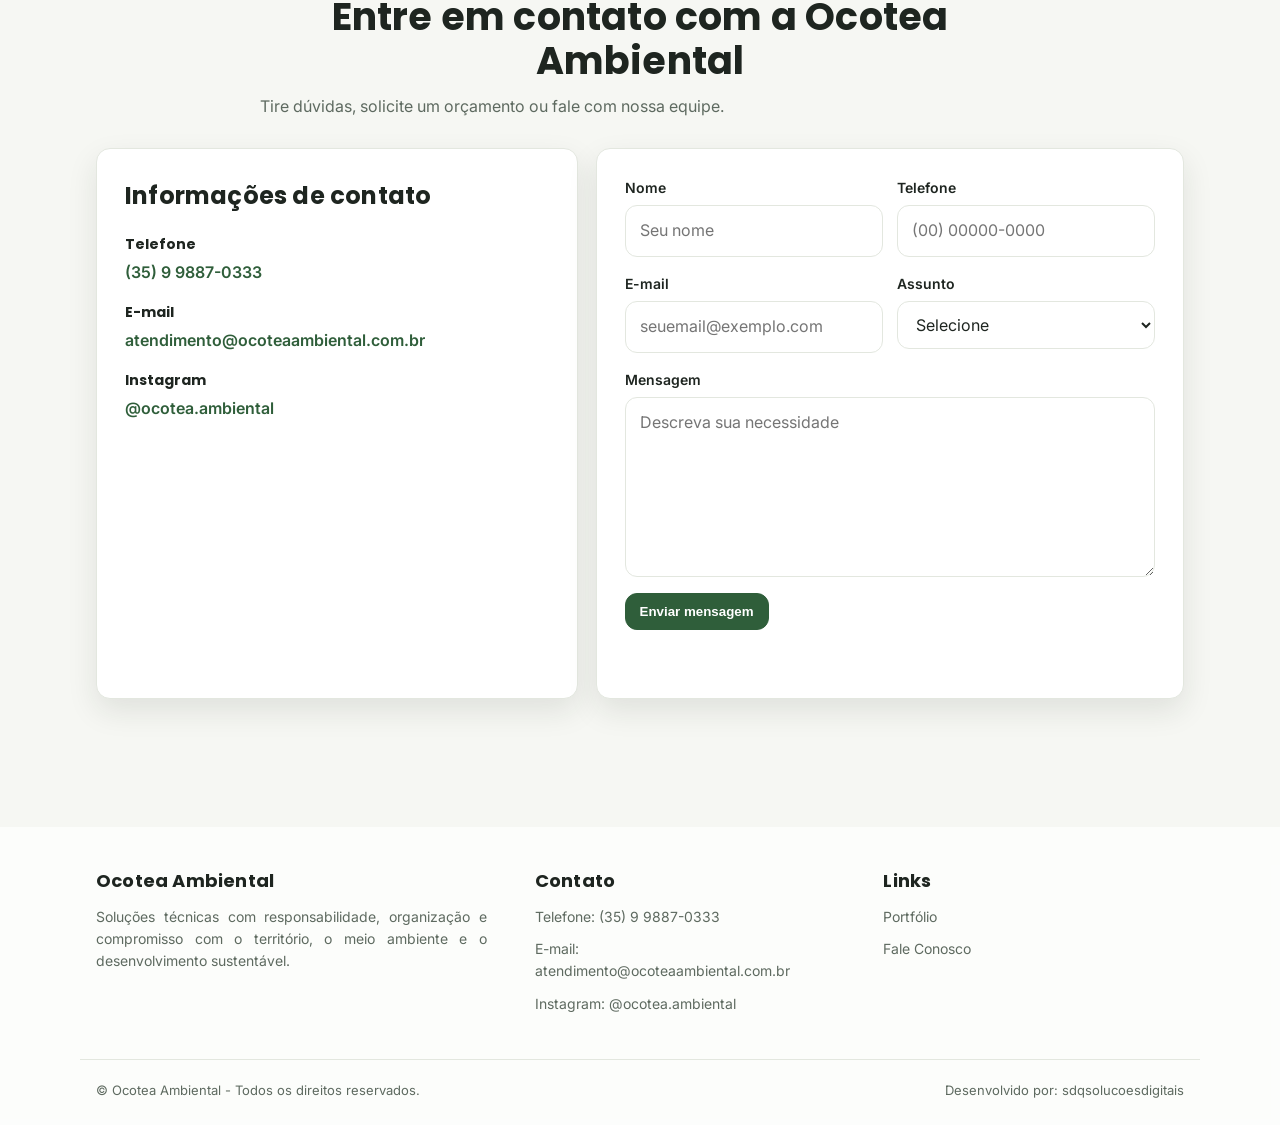
==== commit 0c003896: "ajuste alinhamento texto missão, visão e valores" ====
--- a/index.html
+++ b/index.html
@@ -174,40 +174,30 @@
   <!-- MISSÃO, VISÃO E VALORES -->
   <section id="missao-visao-valores" class="section alt-bg">
     <div class="container">
-      <div class="section-heading">
+       <div class="grid one-col">
         <span class="section-tag">Sobre Nós</span>
-        <h2>Missão, Visão e Valores</h2>
+        <article class="card">
+        <h3>Missão, Visão e Valores</h3>
         <p>
           Nossa atuação é guiada por responsabilidade técnica, transparência, organização
           e compromisso com soluções sustentáveis.
-        </p>
-      </div>
-
-      <div class="grid three-cols">
-        <article class="card">
-          <h3>Missão</h3>
-          <p>
-            Entregar soluções técnicas em meio ambiente e regularização de imóveis com clareza,
-            responsabilidade e organização.
-          </p>
-        </article>
-
-        <article class="card">
-          <h3>Visão</h3>
-          <p>
-            Ser referência em atuação técnica confiável, responsável e alinhada à realidade
-            de cada cliente e território.
-          </p>
-        </article>
-
-        <article class="card">
-          <h3>Valores</h3>
-          <p>
-            Responsabilidade, transparência, organização, respeito ao território,
-            proximidade com o cliente e compromisso técnico.
-          </p>
-        </article>
-      </div>
+        </p>  
+    
+        <h3>Missão</h3>
+        <p>
+          Entregar soluções técnicas em meio ambiente e regularização de imóveis com clareza, responsabilidade e organização.
+        </p>
+            
+        <h3>Visão</h3>
+        <p>
+          Ser referência em atuação técnica confiável, responsável e alinhada à realidade de cada cliente e território.
+        </p>
+        
+        <h3>Valores</h3>
+        <p>
+            Responsabilidade, transparência, organização, respeito ao território, proximidade com o cliente e compromisso técnico.
+        </p>
+        </article>     
     </div>
   </section>
 
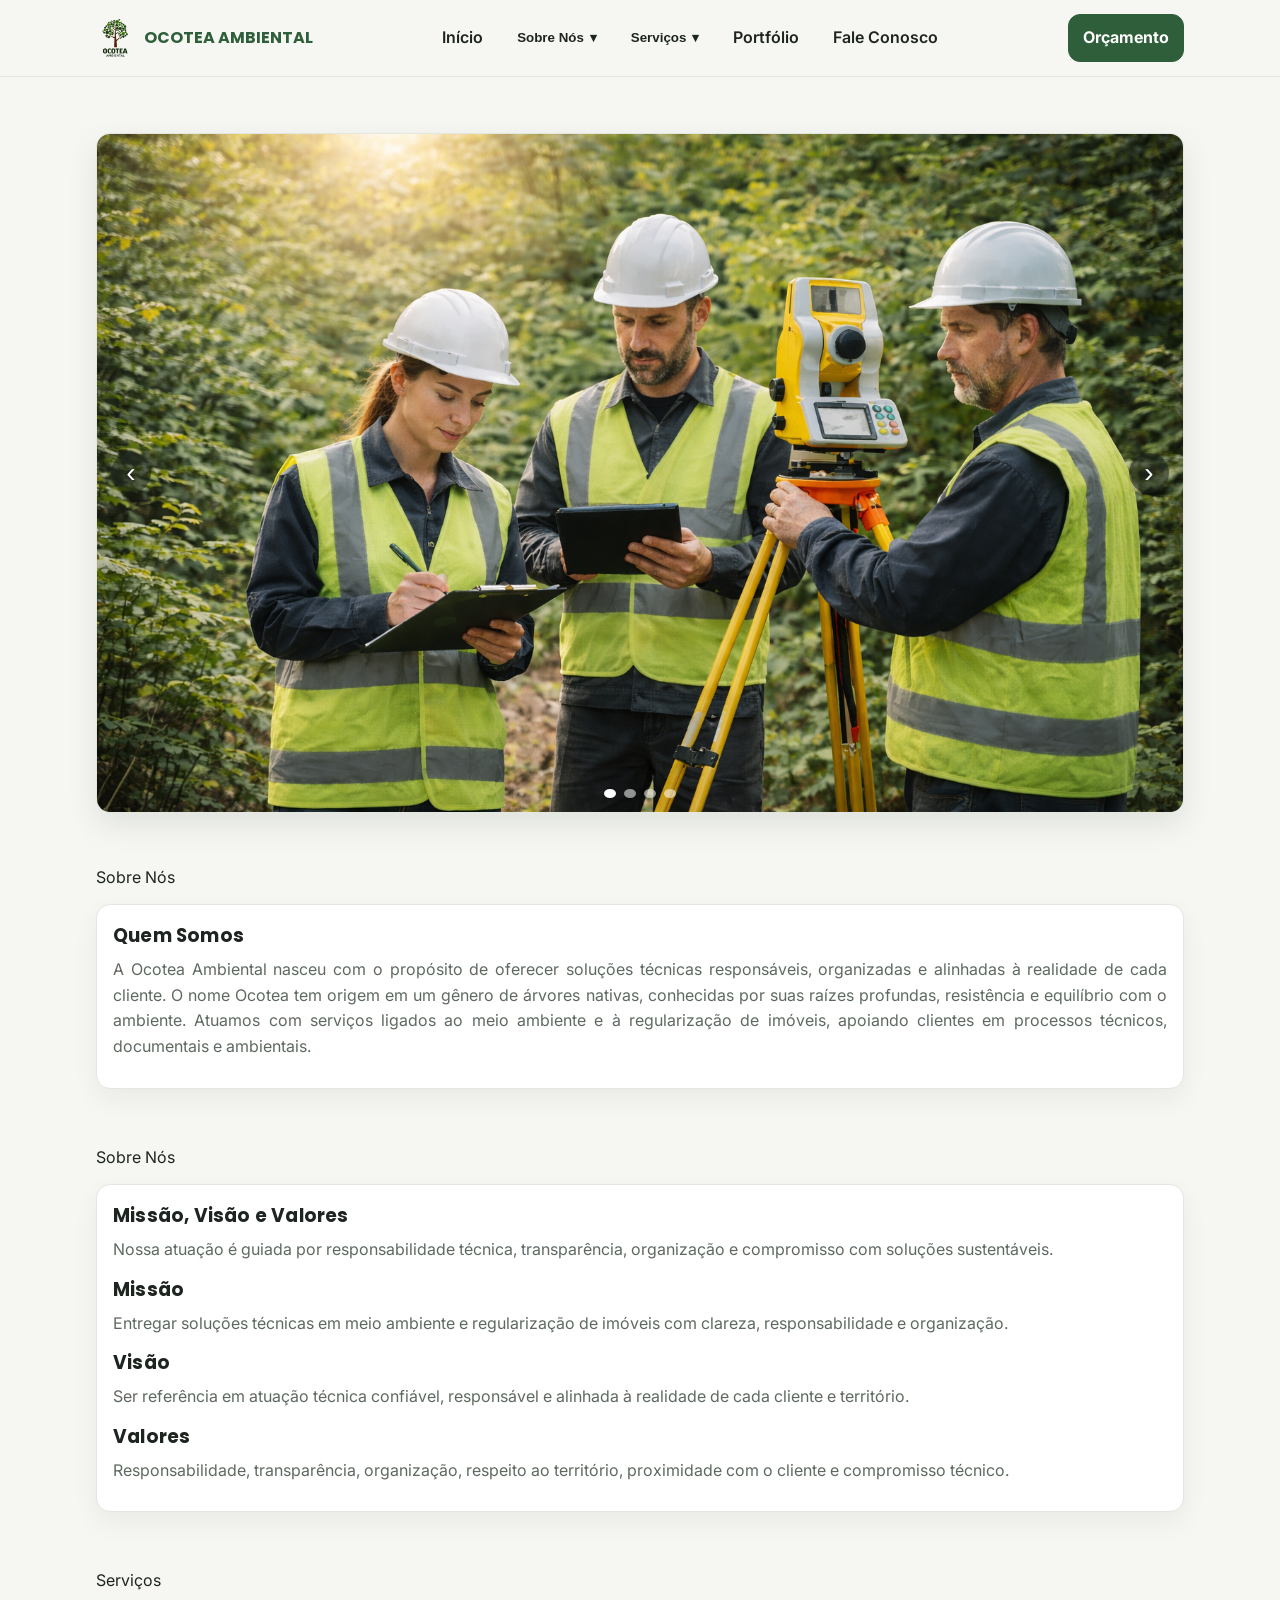
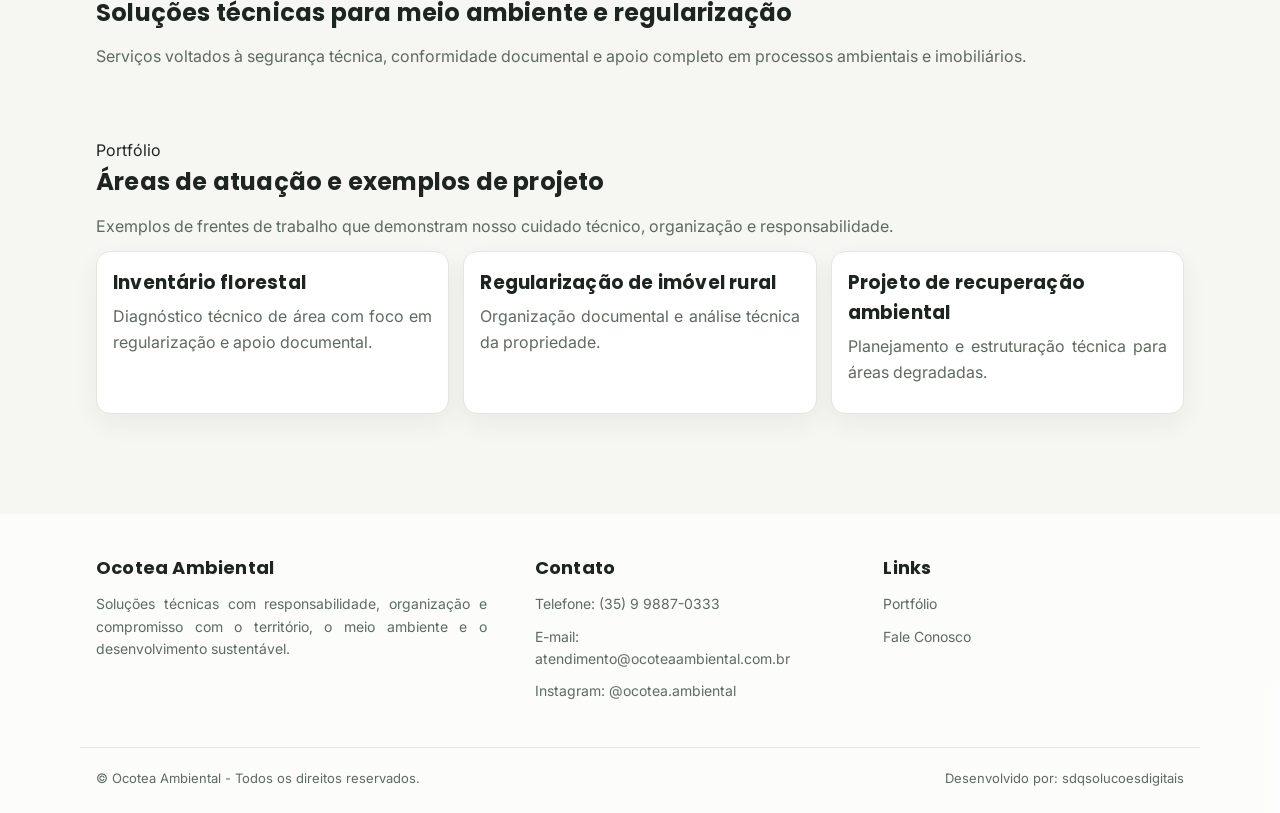
==== commit f409ff01: "regornazização estrutura de paginas com navegação por ancora" ====
--- a/index.html
+++ b/index.html
@@ -13,6 +13,9 @@
 
   <link rel="stylesheet" href="/css/styles.css">
   <link rel="stylesheet" href="/css/contato.css">
+  <link rel="stylesheet" href="/css/menu.css">
+  <link rel="stylesheet" href="/css/hero.css">
+  <link rel="stylesheet" href="/css/footer.css">
 </head>
 
 <body>
@@ -26,7 +29,7 @@
       </a>
 
       <div class="menu">
-        <a href="#inicio">Início</a>
+        <a href="/index.html">Início</a>
 
         <div class="dropdown dropdown-about">
           <button type="button" aria-haspopup="true" aria-expanded="false">
@@ -34,8 +37,8 @@
           </button>
 
           <div class="dropdown-panel">
-            <a href="#quem-somos">Quem Somos</a>
-            <a href="#missao-visao-valores">Missão, Visão e Valores</a>
+            <a href="/sobre/quem-somos.html">Quem Somos</a>
+            <a href="/sobre/missao-visao-valores.html">Missão, Visão e Valores</a>
           </div>
         </div>
 
@@ -45,38 +48,75 @@
           </button>
 
           <div class="dropdown-panel dropdown-services-panel">
+
             <button class="svc-cat" type="button" aria-expanded="false">
-              Meio Ambiente
+              Serviços Ambientais
               <span class="svc-caret">▾</span>
             </button>
 
             <div class="svc-items" hidden>
-              <a href="#meio-ambiente">Inventário Florestal</a>
-              <a href="#meio-ambiente">Intervenção Ambiental</a>
-              <a href="#meio-ambiente">PRAD / PRADA</a>
-              <a href="#meio-ambiente">PTRF</a>
-              <a href="#meio-ambiente">Compensação Ambiental</a>
-              <a href="#meio-ambiente">Reserva Legal e APP</a>
-              <a href="#meio-ambiente">Colheita de Florestas Plantadas</a>
+              <a href="#">Inventário Florestal</a>
+              <a href="#">Diagnóstico de APP e Reserva Legal</a>
+              <a href="#">Recuperação de áreas degradadas (PRAD)</a>
+              <a href="#">Projetos de compensação ambiental</a>
+              <a href="#">Licença para corte de árvores</a>
+              <a href="#">Licença para queima controlada</a>
+              <a href="#">Projetos de Intervenção Ambiental</a>
             </div>
 
             <button class="svc-cat" type="button" aria-expanded="false">
-              Regularização de Imóveis
+              Regularização Rural
+              <span class="svc-caret">▾</span>
+            </button>
+
+             <div class="svc-items" hidden>
+              <a href="#">Cadastro Ambiental Rural (CAR)</a>
+              <a href="#">Retificação do CAR</a>
+              <a href="#">Programa de Regularização Ambiental (PRA)</a>
+              <a href="#">Reserva Legal e APP</a>            
+            </div>
+
+            <button class="svc-cat" type="button" aria-expanded="false">
+              Recursos Hídricos
               <span class="svc-caret">▾</span>
             </button>
 
             <div class="svc-items" hidden>
-              <a href="#regularizacao-imoveis">Regularização Ambiental</a>
-              <a href="#regularizacao-imoveis">Cadastro Ambiental Rural</a>
-              <a href="#regularizacao-imoveis">Análise de Documentação</a>
-              <a href="#regularizacao-imoveis">Certidões de Registro</a>
-              <a href="#regularizacao-imoveis">Órgãos Competentes</a>
-            </div>
+              <a href="#">Outroga de uso da água</a>
+              <a href="#">Cadastro de uso insignificante</a>
+              <a href="#">Declaração de uso de recursos hídricos (DAURH)</a>   
+            </div>
+
+
+             <button class="svc-cat" type="button" aria-expanded="false">
+              Licenciamento Ambiental
+              <span class="svc-caret">▾</span>
+            </button>
+
+            <div class="svc-items" hidden>
+              <a href="#">LI, LP e LO</a>
+              <a href="#">Licença Ambiental Simplificada (LAS - Cadastro e LAS - RAS)</a>
+              <a href="#">EIA/ RIMA</a>   
+            </div>
+
+            <button class="svc-cat" type="button" aria-expanded="false">
+              Gestão de Resíduos
+              <span class="svc-caret">▾</span>
+            </button>
+
+            <div class="svc-items" hidden>
+              <a href="#">Cadastro Técnico Federal - CTF/APP (IBAMA)</a>
+              <a href="#">Elaboração e envio do RAPP</a>
+              <a href="#">Regularização de atividades potencialmente poluidoras</a>   
+              <a href="#">Elaboração de PGRS</a>
+              <a href="#">Implantação do MTR (SINIR)</a> 
+            </div>
+
           </div>
         </div>
 
-        <a href="#portfolio">Portfólio</a>
-        <a href="#contato">Fale Conosco</a>
+        <a href="/portfolio.html">Portfólio</a>
+        <a href="/contato.html">Fale Conosco</a>
       </div>
 
       <div class="cta">
@@ -91,15 +131,17 @@
 
     </nav>
 
+    <!-- Menu Mobile-->
+
     <div class="mobile-menu" id="mobileMenu">
-      <a href="#inicio">Início</a>
-      <a href="#quem-somos">Quem Somos</a>
-      <a href="#missao-visao-valores">Missão, Visão e Valores</a>
-      <a href="#servicos">Serviços</a>
-      <a href="#meio-ambiente">Meio Ambiente</a>
-      <a href="#regularizacao-imoveis">Regularização de Imóveis</a>
-      <a href="#portfolio">Portfólio</a>
-      <a href="#contato">Fale Conosco</a>      
+      <a href="/index.html">Início</a>
+      <a href="/sobre/quem-somos.html">Quem Somos</a>
+      <a href="/sobre/missao-visao-valores.html">Missão, Visão e Valores</a>
+
+      <a href="#">Serviços</a>     
+
+      <a href="/portfolio.html">Portfólio</a>
+      <a href="/contato.html">Fale Conosco</a>      
     </div>
 
   </div>
@@ -107,11 +149,10 @@
 
 <main>
 
-  <!-- INÍCIO -->
+  <!-- Hero -->
   <section id="inicio" class="hero">
-    <div class="container hero-grid">
-
     
+    <div class="container hero-grid">   
 
       <div class="hero-slider" id="heroSlider">
 
@@ -215,96 +256,7 @@
     </div>
   </section>
 
-  <!-- MEIO AMBIENTE -->
-  <section id="meio-ambiente" class="section">
-    <div class="container">
-      <div class="section-heading">
-        <span class="section-tag">Categoria</span>
-        <h2>Meio Ambiente</h2>
-        <p>
-          Serviços voltados ao diagnóstico, regularização, recuperação e planejamento ambiental.
-        </p>
-      </div>
-
-      <div class="grid three-cols">
-        <article class="card">
-          <h3>Inventário Florestal</h3>
-          <p>Inventário florestal de espécies nativas e exóticas.</p>
-        </article>
-
-        <article class="card">
-          <h3>Intervenção Ambiental</h3>
-          <p>Autorização para intervenção ambiental com ou sem supressão de vegetação.</p>
-        </article>
-
-        <article class="card">
-          <h3>PRAD / PRADA</h3>
-          <p>Projeto de recuperação de áreas degradadas.</p>
-        </article>
-
-        <article class="card">
-          <h3>PTRF</h3>
-          <p>Projeto técnico de reconstituição da flora.</p>
-        </article>
-
-        <article class="card">
-          <h3>Compensação Ambiental</h3>
-          <p>Elaboração de projetos de compensação ambiental.</p>
-        </article>
-
-        <article class="card">
-          <h3>Reserva Legal e APP</h3>
-          <p>Diagnóstico de reserva legal e área de preservação permanente.</p>
-        </article>
-
-        <article class="card">
-          <h3>Florestas Plantadas</h3>
-          <p>Declaração de colheita de florestas plantadas.</p>
-        </article>
-      </div>
-    </div>
-  </section>
-
-  <!-- REGULARIZAÇÃO DE IMÓVEIS -->
-  <section id="regularizacao-imoveis" class="section alt-bg">
-    <div class="container">
-      <div class="section-heading">
-        <span class="section-tag">Categoria</span>
-        <h2>Regularização de Imóveis</h2>
-        <p>
-          Serviços focados em adequação documental, regularização ambiental e organização
-          técnica de propriedades urbanas e rurais.
-        </p>
-      </div>
-
-      <div class="grid three-cols">
-        <article class="card">
-          <h3>Regularização Ambiental</h3>
-          <p>Regularização ambiental de imóveis rurais e urbanos.</p>
-        </article>
-
-        <article class="card">
-          <h3>Cadastro Ambiental Rural</h3>
-          <p>Realização e retificação do Cadastro Ambiental Rural (CAR).</p>
-        </article>
-
-        <article class="card">
-          <h3>Análise de Documentação</h3>
-          <p>Análise de documentação de propriedades urbanas e rurais.</p>
-        </article>
-
-        <article class="card">
-          <h3>Certidões</h3>
-          <p>Obtenção de certidões de registro de imóveis.</p>
-        </article>
-
-        <article class="card">
-          <h3>Órgãos Competentes</h3>
-          <p>Regularização de propriedades junto aos órgãos competentes.</p>
-        </article>
-      </div>
-    </div>
-  </section>
+ 
 
   <!-- PORTFÓLIO -->
   <section id="portfolio" class="section">
@@ -337,95 +289,7 @@
     </div>
   </section>
 
-  <!-- CONTATO -->
-  <section id="contato" class="contact-page">
-    <div class="container">
-      <div class="contact-header">
-        <span class="kicker">Fale Conosco</span>
-        <h1>Entre em contato com a Ocotea Ambiental</h1>
-        <p>
-          Tire dúvidas, solicite um orçamento ou fale com nossa equipe.
-        </p>
-      </div>
-
-      <div class="contact-grid">
-        <div class="contact-card contact-info">
-          <h2>Informações de contato</h2>
-
-          <div class="contact-info-list">
-            <div class="contact-info-item">
-              <strong>Telefone</strong>
-              <a href="https://wa.me/5535998870333" target="_blank" rel="noopener">
-                (35) 9 9887-0333
-              </a>
-            </div>
-
-            <div class="contact-info-item">
-              <strong>E-mail</strong>
-              <a href="mailto:atendimento@ocoteaambiental.com.br">
-                atendimento@ocoteaambiental.com.br
-              </a>
-            </div>
-
-            <div class="contact-info-item">
-              <strong>Instagram</strong>
-              <a href="https://www.instagram.com/ocotea.ambiental" target="_blank" rel="noopener">
-                @ocotea.ambiental
-              </a>
-            </div>
-          </div>
-        </div>
-
-        <div class="contact-card">
-          <form id="contactForm" class="contact-form" novalidate>
-            <div class="form-row">
-              <div class="form-field">
-                <label for="nome">Nome</label>
-                <input type="text" id="nome" name="nome" placeholder="Seu nome" required />
-              </div>
-
-              <div class="form-field">
-                <label for="telefone">Telefone</label>
-                <input type="text" id="telefone" name="telefone" placeholder="(00) 00000-0000" />
-              </div>
-            </div>
-
-            <div class="form-row">
-              <div class="form-field">
-                <label for="email">E-mail</label>
-                <input type="email" id="email" name="email" placeholder="seuemail@exemplo.com" required />
-              </div>
-
-              <div class="form-field">
-                <label for="assunto">Assunto</label>
-                <select id="assunto" name="assunto" required>
-                  <option value="">Selecione</option>
-                  <option value="Orçamento">Orçamento</option>
-                  <option value="Dúvida">Dúvida</option>
-                  <option value="Serviços Ambientais">Serviços Ambientais</option>
-                  <option value="Regularização de Imóveis">Regularização de Imóveis</option>
-                  <option value="Outro">Outro</option>
-                </select>
-              </div>
-            </div>
-
-            <div class="form-field">
-              <label for="mensagem">Mensagem</label>
-              <textarea id="mensagem" name="mensagem" rows="6" placeholder="Descreva sua necessidade" required></textarea>
-            </div>
-
-            <div class="form-actions">
-              <button type="submit" class="btn btn-primary" id="submitBtn">
-                Enviar mensagem
-              </button>
-            </div>
-
-            <p id="formMessage" class="form-message" aria-live="polite"></p>
-          </form>
-        </div>
-      </div>
-    </div>
-  </section>
+ 
 
 </main>
 
--- a/css/styles.css
+++ b/css/styles.css
@@ -64,6 +64,7 @@
 }
 
 /* Header */
+
 .header{
   position: sticky;
   top: 0;
@@ -99,471 +100,8 @@
 }
 
 
-/* Menu */
+/* Sections */
 
-.menu{
-  display:flex;
-  align-items:center;
-  gap: 14px;
-}
-
-.menu > a, .menu button{
-  font-weight: 600;
-  color: var(--text);
-  background: transparent;
-  border: 0;
-  cursor: pointer;
-  padding: 10px 10px;
-  border-radius: 10px;
-}
-
-.menu > a:hover, .menu button:hover{
-  background: rgba(47,94,58,.08);
-}
-
-.dropdown{
-  position: relative;
-}
-
-.dropdown-panel{
-  position: absolute;
-  top: calc(100% + 10px);
-  background: var(--card);
-  border: 1px solid var(--border);
-  border-radius: 14px;
-  box-shadow: var(--shadow);
-  padding: 8px;
-  display: none;
-  z-index: 1000;
-}
-
-.dropdown-panel a{
-  display:block;
-  padding: 10px 10px;
-  border-radius: 12px;
-  color: var(--text);
-  font-weight: 600;
-}
-
-.dropdown-panel a:hover{
-  background: rgba(47,94,58,.08);
-}
-
-.dropdown.open .dropdown-panel{
-  display:block;
-}
-
-.dropdown button{
-  display: inline-flex;
-  align-items: center;
-  gap: 6px;
-}
-
-.dropdown.open button{
-  background: rgba(47,94,58,.08);
-}
-
-.dropdown-about .dropdown-panel{
-  left: 0;
-  right: auto;
-  min-width: 220px;
-  z-index: 1100; /* 🔑 fica acima do header, mas abaixo do mega menu */
-}
-
-/* Mega menu Serviços — alinhado ao site */
-.dropdown-services-wrap .dropdown-panel{
-  top: calc(100% + 12px);
-  left: 50%;
-  transform: translateX(-50%);
-  width: 480px;                 /* ✅ tamanho “bom” desktop */
-  /* width: min(var(--max), calc(100vw - 32px)); */  
-  padding: 16px; 
-  pointer-events: auto;  /* 🔑 impede sobreposição confusa */
-  border-radius: 16px;
-}
-
-/* .dropdown-services{
-  display: grid;
-  grid-template-columns: 1fr 1fr;
-  gap: 14px;
-  min-width: 0;
-  padding: 0;
-} */
-
-.dropdown-services{
-  display: grid;
-  grid-template-columns: 1fr 1fr;
-  gap: 18px;                 /* mais respiro */
-  padding: 0;       /* ✅ o padding já está no panel */
-  min-width: 0;
-}
-
-.dropdown-group{
-  display: flex;
-  flex-direction: column;
-  gap: 6px;
-}
-
-/* .dropdown-title{
-  font-weight: 800;
-  font-size: 13px;
-  color: var(--brand);
-  padding: 6px 10px;
-  margin-bottom: 4px;
-} */
-
-/* Título da categoria */
-.dropdown-title{
-  font-family: "Poppins", system-ui, sans-serif;
-  font-size: 12px;
-  font-weight: 800;
-  text-transform: uppercase;
-  letter-spacing: .4px;
-
-  color: var(--brand);
-  padding: 6px 10px;
-  margin-bottom: 6px;
-
-  border-bottom: 1px solid var(--border); /* divisor elegante */
-}
-
-/* .dropdown-services a{
-  padding: 8px 10px;
-  border-radius: 10px;
-  font-size: 13px;
-  line-height: 1.4;
-}
-
-.dropdown-services a:hover{
-  background: rgba(47,94,58,.08);
-} */
-
-/* Links */
-.dropdown-services a{
-  font-family: "Inter", system-ui, sans-serif;
-  font-size: 13px;
-  font-weight: 500;
-  line-height: 1.45;
-
-  padding: 8px 10px;
-  border-radius: 8px;
-}
-
-/* Hover */
-.dropdown-services a:hover{
-  background: rgba(47,94,58,.08);
-}
-
-/* 🔒 trava: painel sempre escondido até .open */
-.dropdown .dropdown-panel{
-  display: none !important;
-}
-
-.dropdown.open > .dropdown-panel{
-  display: block !important;
-}
-
-/* =========================
-   PADRÃO TIPOGRÁFICO SUBMENUS
-========================= */
-.dropdown-panel{
-  border: 1px solid var(--border);   /* se quiser sem borda, troque por: border: 0; */
-  padding: 10px;
-}
-
-/* links dos submenus */
-.dropdown-panel a{
-  font-family: "Inter", system-ui, -apple-system, Segoe UI, Roboto, Arial, sans-serif;
-  font-size: 13px;
-  font-weight: 600;
-  line-height: 1.35;
-
-  color: var(--text);
-  padding: 9px 10px;
-  border-radius: 10px;
-}
-
-/* hover mais suave e corporativo */
-.dropdown-panel a:hover{
-  background: rgba(47,94,58,.08);
-}
-
-/* títulos de categoria (Meio Ambiente / Regularização...) */
-.dropdown-title{
-  display: block;
-  font-family: "Poppins", system-ui, sans-serif;
-  font-size: 12px;
-  font-weight: 800;
-  letter-spacing: .3px;
-  text-transform: uppercase;
-
-  color: var(--brand);
-  padding: 8px 10px 6px;
-  margin: 2px 0 6px;
-}
-
-/* separador visual entre grupos (opcional, fica bonito) 
-.dropdown-group + .dropdown-group{
-  border-left: 1px solid var(--border);
-  padding-left: 12px;
-  margin-left: 12px;
-}
-*/
-
-.cta{
-  display:flex;
-  align-items:center;
-  gap: 10px;
-}
-
-.btn{
-  display:inline-flex;
-  align-items:center;
-  justify-content:center;
-  gap: 10px;
-  padding: 10px 14px;
-  border-radius: 12px;
-  border: 1px solid var(--border);
-  background: var(--card);
-  box-shadow: none;
-  font-weight: 700;
-}
-
-.btn-primary{
-  background: var(--brand);
-  border-color: var(--brand);
-  color: white;
-}
-
-.btn-primary:hover{
-  filter: brightness(.95);
-}
-
-.btn-outline:hover{
-  background: rgba(47,94,58,.08);
-}
-
-/* Menu mobile */ 
-
-.mobile-toggle{
-  display: none;
-  border: 0;
-  background: var(--brand);
-  color: #fff;
-  width: 42px;
-  height: 42px;
-  border-radius: 12px;
-  font-size: 22px;
-  cursor: pointer;
-}
-
-.mobile-menu{
-  display: none;
-  flex-direction: column;
-  gap: 4px;
-
-  background: var(--card);
-  border-top: 1px solid var(--border);
-  padding: 12px 16px;
-}
-
-.mobile-menu a{
-  padding: 12px;
-  border-radius: 10px;
-  font-weight: 600;
-}
-
-.mobile-menu a:hover{
-  background: rgba(47,94,58,.08);
-}
-
-.mobile-menu.open{
-  display: flex;
-}
-
-@media (max-width: 900px){
-  .menu{
-    display: none;
-  }
-
-  .cta{
-    display: none;
-  }
-
-  .mobile-toggle{
-    display: inline-flex;
-    align-items: center;
-    justify-content: center;
-  }
-}
-
-/* Hero */
-.hero{
-  padding: 56px 0 24px;
-}
-
-.hero-grid{
-  display: flex;
-  flex-direction: column;
-  gap: 18px;
-  align-items: stretch;
-}
-
-.hero-card{
-  background: var(--card);
-  border: 1px solid var(--border);
-  border-radius: var(--radius);
-  box-shadow: var(--shadow);
-  padding: 36px;
-  display: flex;
-  flex-direction: column;
-  justify-content: center;
-}
-
-.kicker{
-  display:inline-flex;
-  gap: 8px;
-  align-items:center;
-  font-weight: 800;
-  color: var(--brand);
-  background: rgba(47,94,58,.08);
-  padding: 6px 10px;
-  border-radius: 999px;
-  margin-bottom: 12px;
-}
-
-.hero h1{
-  font-size: 38px;
-  line-height: 1.15;
-  color: var(--text);
-}
-
-.hero p{
-  font-size: 16px;
-}
-
-.hero-actions{
-  display:flex;
-  gap: 10px;
-  flex-wrap:wrap;
-  margin-top: 16px;
-}
-
-/* Imagem abaixo do card */
-.hero-photo{
-  width: 100%;
-  border-radius: var(--radius);
-  overflow: hidden;
-  border: 1px solid var(--border);
-  box-shadow: var(--shadow);
-  background: #dfe6dc;
-  aspect-ratio: 16 / 10;
-}
-
-.hero-photo img{
-  width: 100%;
-  height: 100%;
-  object-fit: cover;
-  object-position: center;
-  display: block;
-}
-
-/* Hero Slider */
-
-.hero-slider{
-  position: relative;
-  width: 100%;
-  aspect-ratio: 16 / 10;
-  overflow: hidden;
-
-  border-radius: var(--radius);
-  border: 1px solid var(--border);
-  box-shadow: var(--shadow);
-  background: #dfe6dc;
-}
-
-.hero-slide{
-  position: absolute;
-  inset: 0;
-  opacity: 0;
-  transition: opacity .7s ease;
-}
-
-.hero-slide.active{
-  opacity: 1;
-}
-
-.hero-slide img{
-  width: 100%;
-  height: 100%;
-  object-fit: cover;
-  object-position: center;
-  display: block;
-}
-
-.hero-slider-btn{
-  position: absolute;
-  top: 50%;
-  transform: translateY(-50%);
-
-  width: 40px;
-  height: 40px;
-  border: 0;
-  border-radius: 50%;
-
-  background: rgba(30,37,32,.55);
-  color: #fff;
-  font-size: 28px;
-  cursor: pointer;
-
-  display: flex;
-  align-items: center;
-  justify-content: center;
-}
-
-.hero-slider-prev{
-  left: 14px;
-}
-
-.hero-slider-next{
-  right: 14px;
-}
-
-.hero-slider-btn:hover{
-  background: rgba(47,94,58,.85);
-}
-
-.hero-slider-dots{
-  position: absolute;
-  left: 50%;
-  bottom: 14px;
-  transform: translateX(-50%);
-
-  display: flex;
-  gap: 8px;
-}
-
-.hero-slider-dots button{
-  width: 9px;
-  height: 9px;
-  border: 0;
-  border-radius: 50%;
-  background: rgba(255,255,255,.55);
-  cursor: pointer;
-}
-
-.hero-slider-dots button.active{
-  background: #fff;
-}
-
-@media (max-width: 900px){
-  .hero-slider{
-    aspect-ratio: 4 / 3;
-  }
-}
-
-
-/* Sections */
 .section{
   padding: 28px 0;
 }
@@ -608,281 +146,6 @@
   grid-template-columns: 1fr;
 }
 
-/* Footer */
-
-/*
-
-.footer{
-  margin-top: 40px;
-  padding: 26px 0;
-  border-top: 1px solid var(--border);
-  background: rgba(255,255,255,.55);
-}
-
-.footer-grid{
-  display:grid;
-  grid-template-columns: 1.2fr 1fr 1fr;
-  gap: 16px;
-}
-
-.small{ 
-  font-size: 13px; 
-  color: var(--muted); 
-  text-align: justify;
-
-}
-
-*/
-
-/* =========================
-   FOOTER DESKTOP PREMIUM
-========================= */
-@media (min-width: 901px){
-
-  .footer{
-    margin-top: 72px;
-    padding: 42px 0 26px;
-    background: rgba(255,255,255,.72);
-  }
-
-  .footer-grid{
-    grid-template-columns: 1.3fr 1fr .8fr;
-    gap: 72px;
-    align-items: flex-start;
-  }
-
-  .footer h3{
-    font-size: 20px;
-    margin-bottom: 14px !important;
-  }
-
-  .footer .small{
-    font-size: 14px;
-    line-height: 1.65;
-    text-align: left;
-    margin: 0 0 10px;
-  }
-
-  .footer a{
-    color: var(--muted);
-    transition: color .18s ease;
-  }
-
-  .footer a:hover{
-    color: var(--brand);
-  }
-
-  .footer > .container:last-child{
-    margin-top: 34px !important;
-    padding-top: 20px;
-    border-top: 1px solid var(--border);
-
-    display: flex;
-    align-items: center;
-    justify-content: space-between;
-    gap: 16px;
-  }
-
-  .footer > .container:last-child .small{
-    margin: 0;
-    font-size: 13px;
-  }
-}
-
-@media (min-width: 901px){
-
-  .footer-grid{
-    display: grid;
-    grid-template-columns: 1.3fr 1fr 1fr; /* lado a lado */
-    gap: 48px;
-    align-items: flex-start;
-  }
-
-}
-
-@media (min-width: 901px){
-
-  .footer{
-    padding: 40px 0 24px;
-  }
-
-  .footer h3{
-    font-size: 18px;
-    margin-bottom: 10px !important;
-  }
-
-  .footer .small{
-    font-size: 14px;
-    line-height: 1.6;
-    text-align: justify;
-  }
-
-}
-
-/* Mobile */
-
-.mobile-toggle{ display:none; }
-
-@media (max-width: 900px){
-  .grid{ grid-template-columns: 1fr; }
-  .menu{ display:none; }
-  .mobile-toggle{ display:inline-flex; }
-
-  .hero-photo{
-    aspect-ratio: 4 / 3; /* ✅ melhor no celular */
-  } 
-
-}
-
-/* =========================
-   FOOTER RESPONSIVO MOBILE
-========================= */
-@media (max-width: 768px){
-
-  .footer{
-    padding: 32px 0 24px;
-  }
-
-  .footer-grid{
-    grid-template-columns: 1fr; /* empilha */
-    gap: 26px;
-  }
-
-  .footer h3{
-    font-size: 22px;
-    margin-bottom: 10px;
-  }
-
-  .footer .small{
-    font-size: 15px;
-    line-height: 1.65;
-    text-align: justify;
-  }
-
-  .footer a{
-    word-break: break-word;
-  }
-
-  .footer .container:last-child{
-    margin-top: 22px !important;
-    padding-top: 18px;
-    border-top: 1px solid var(--border);
-  }
-
-  .footer .container:last-child .small{
-    text-align: center;
-    font-size: 14px;
-  }
-}
 
 
 
-
-
-
-
-
-
-
-/* ===== Serviços no padrão do Sobre Nós (colapsável) ===== */
-
-.dropdown-services-wrap .dropdown-services-panel{
-  /* tamanho parecido com Sobre Nós (não gigante) */
-  min-width: 320px;
-  width: 360px;
-  max-width: calc(100vw - 32px);
-  padding: 8px;
-}
-
-/* Botão da categoria (parecido com link do dropdown) */
-.svc-cat{
-  width: 100%;
-  display: flex;
-  align-items: center;
-  justify-content: space-between;
-
-  font-family: "Inter", system-ui, -apple-system, Segoe UI, Roboto, Arial, sans-serif;
-  font-size: 13px;
-  font-weight: 600;
-
-  color: var(--text);
-  background: transparent;
-  border: 0;
-  cursor: pointer;
-
-  padding: 10px 10px;
-  border-radius: 12px;
-}
-
-.svc-cat:hover{
-  background: rgba(47,94,58,.08);
-}
-
-.svc-caret{
-  opacity: .7;
-  transition: transform .15s ease;
-}
-
-/* Itens dentro da categoria (reusa o padrão do Sobre Nós) */
-.svc-items{
-  padding-left: 8px;
-  margin: 4px 0 8px;
-  border-left: 1px solid var(--border);
-}
-
-.svc-items a{
-  display: block;
-  padding: 9px 10px;
-  border-radius: 12px;
-
-  font-family: "Inter", system-ui, -apple-system, Segoe UI, Roboto, Arial, sans-serif;
-  font-size: 13px;
-  font-weight: 600;
-  line-height: 1.35;
-}
-
-.svc-items a:hover{
-  background: rgba(47,94,58,.08);
-}
-
-/* Estado aberto */
-.svc-cat[aria-expanded="true"] .svc-caret{
-  transform: rotate(180deg);
-}
-
-/* Botão flutuante */
-.back-to-top{
-  position: fixed;
-  right: 22px;
-  bottom: 22px;
-  width: 46px;
-  height: 46px;
-
-  border: 0;
-  border-radius: 50%;
-  background: var(--brand);
-  color: #fff;
-
-  font-size: 22px;
-  font-weight: 700;
-  cursor: pointer;
-
-  box-shadow: var(--shadow);
-  opacity: 0;
-  visibility: hidden;
-  transform: translateY(10px);
-  transition: .2s ease;
-
-  z-index: 999;
-}
-
-.back-to-top.show{
-  opacity: 1;
-  visibility: visible;
-  transform: translateY(0);
-}
-
-.back-to-top:hover{
-  filter: brightness(.95);
-}
-
--- a/css/contato.css
+++ b/css/contato.css
@@ -3,14 +3,8 @@
   padding: 56px 0;
 }
 
-.contact-header{
-  max-width: 760px;
-  margin: 0 auto 28px;
-  text-align: center;
-}
-
 .contact-header h1{
-  font-size: 38px;
+  font-size: 15px;
   line-height: 1.15;
   margin-bottom: 12px;
 }
@@ -137,6 +131,18 @@
   cursor: not-allowed;
 }
 
+.kicker{
+  display:inline-flex;
+  gap: 8px;
+  align-items:center;
+  font-weight: 800;
+  color: var(--brand);
+  background: rgba(47,94,58,.08);
+  padding: 6px 10px;
+  border-radius: 999px;
+  margin-bottom: 12px;
+}
+
 @media (max-width: 900px){
   .contact-grid{
     grid-template-columns: 1fr;
--- a/css/menu.css
+++ b/css/menu.css
@@ -0,0 +1,362 @@
+.menu{
+  display:flex;
+  align-items:center;
+  gap: 14px;
+}
+
+.menu > a, .menu button{
+  font-weight: 600;
+  color: var(--text);
+  background: transparent;
+  border: 0;
+  cursor: pointer;
+  padding: 10px 10px;
+  border-radius: 10px;
+}
+
+.menu > a:hover, .menu button:hover{
+  background: rgba(47,94,58,.08);
+}
+
+.dropdown{
+  position: relative;
+}
+
+.dropdown-panel{
+  position: absolute;
+  top: calc(100% + 10px);
+  background: var(--card);
+  border: 1px solid var(--border);
+  border-radius: 14px;
+  box-shadow: var(--shadow);
+  padding: 8px;
+  display: none;
+  z-index: 1000;
+}
+
+.dropdown-panel a{
+  display:block;
+  padding: 10px 10px;
+  border-radius: 12px;
+  color: var(--text);
+  font-weight: 600;
+}
+
+.dropdown-panel a:hover{
+  background: rgba(47,94,58,.08);
+}
+
+.dropdown.open .dropdown-panel{
+  display:block;
+}
+
+.dropdown button{
+  display: inline-flex;
+  align-items: center;
+  gap: 6px;
+}
+
+.dropdown.open button{
+  background: rgba(47,94,58,.08);
+}
+
+.dropdown-about .dropdown-panel{
+  left: 0;
+  right: auto;
+  min-width: 220px;
+  z-index: 1100; /* 🔑 fica acima do header, mas abaixo do mega menu */
+}
+
+/* Mega menu Serviços — alinhado ao site */
+.dropdown-services-wrap .dropdown-panel{
+  top: calc(100% + 12px);
+  left: 50%;
+  transform: translateX(-50%);
+  width: 480px;                 /* ✅ tamanho “bom” desktop */
+  /* width: min(var(--max), calc(100vw - 32px)); */  
+  padding: 16px; 
+  pointer-events: auto;  /* 🔑 impede sobreposição confusa */
+  border-radius: 16px;
+}
+
+/* .dropdown-services{
+  display: grid;
+  grid-template-columns: 1fr 1fr;
+  gap: 14px;
+  min-width: 0;
+  padding: 0;
+} */
+
+.dropdown-services{
+  display: grid;
+  grid-template-columns: 1fr 1fr;
+  gap: 18px;                 /* mais respiro */
+  padding: 0;       /* ✅ o padding já está no panel */
+  min-width: 0;
+}
+
+.dropdown-group{
+  display: flex;
+  flex-direction: column;
+  gap: 6px;
+}
+
+/* .dropdown-title{
+  font-weight: 800;
+  font-size: 13px;
+  color: var(--brand);
+  padding: 6px 10px;
+  margin-bottom: 4px;
+} */
+
+/* Título da categoria */
+.dropdown-title{
+  font-family: "Poppins", system-ui, sans-serif;
+  font-size: 12px;
+  font-weight: 800;
+  text-transform: uppercase;
+  letter-spacing: .4px;
+
+  color: var(--brand);
+  padding: 6px 10px;
+  margin-bottom: 6px;
+
+  border-bottom: 1px solid var(--border); /* divisor elegante */
+}
+
+/* .dropdown-services a{
+  padding: 8px 10px;
+  border-radius: 10px;
+  font-size: 13px;
+  line-height: 1.4;
+}
+
+.dropdown-services a:hover{
+  background: rgba(47,94,58,.08);
+} */
+
+/* Links */
+.dropdown-services a{
+  font-family: "Inter", system-ui, sans-serif;
+  font-size: 13px;
+  font-weight: 500;
+  line-height: 1.45;
+
+  padding: 8px 10px;
+  border-radius: 8px;
+}
+
+/* Hover */
+.dropdown-services a:hover{
+  background: rgba(47,94,58,.08);
+}
+
+/* 🔒 trava: painel sempre escondido até .open */
+.dropdown .dropdown-panel{
+  display: none !important;
+}
+
+.dropdown.open > .dropdown-panel{
+  display: block !important;
+}
+
+/* =========================
+   PADRÃO TIPOGRÁFICO SUBMENUS
+========================= */
+.dropdown-panel{
+  border: 1px solid var(--border);   /* se quiser sem borda, troque por: border: 0; */
+  padding: 10px;
+}
+
+/* links dos submenus */
+.dropdown-panel a{
+  font-family: "Inter", system-ui, -apple-system, Segoe UI, Roboto, Arial, sans-serif;
+  font-size: 13px;
+  font-weight: 600;
+  line-height: 1.35;
+
+  color: var(--text);
+  padding: 9px 10px;
+  border-radius: 10px;
+}
+
+/* hover mais suave e corporativo */
+.dropdown-panel a:hover{
+  background: rgba(47,94,58,.08);
+}
+
+/* títulos de categoria (Meio Ambiente / Regularização...) */
+.dropdown-title{
+  display: block;
+  font-family: "Poppins", system-ui, sans-serif;
+  font-size: 12px;
+  font-weight: 800;
+  letter-spacing: .3px;
+  text-transform: uppercase;
+
+  color: var(--brand);
+  padding: 8px 10px 6px;
+  margin: 2px 0 6px;
+}
+
+/* separador visual entre grupos (opcional, fica bonito) 
+.dropdown-group + .dropdown-group{
+  border-left: 1px solid var(--border);
+  padding-left: 12px;
+  margin-left: 12px;
+}
+*/
+
+.cta{
+  display:flex;
+  align-items:center;
+  gap: 10px;
+}
+
+.btn{
+  display:inline-flex;
+  align-items:center;
+  justify-content:center;
+  gap: 10px;
+  padding: 10px 14px;
+  border-radius: 12px;
+  border: 1px solid var(--border);
+  background: var(--card);
+  box-shadow: none;
+  font-weight: 700;
+}
+
+.btn-primary{
+  background: var(--brand);
+  border-color: var(--brand);
+  color: white;
+}
+
+.btn-primary:hover{
+  filter: brightness(.95);
+}
+
+.btn-outline:hover{
+  background: rgba(47,94,58,.08);
+}
+
+
+/* ===== Serviços no padrão do Sobre Nós (colapsável) ===== */
+
+.dropdown-services-wrap .dropdown-services-panel{
+  /* tamanho parecido com Sobre Nós (não gigante) */
+  min-width: 320px;
+  width: 360px;
+  max-width: calc(100vw - 32px);
+  padding: 8px;
+}
+
+/* Botão da categoria (parecido com link do dropdown) */
+.svc-cat{
+  width: 100%;
+  display: flex;
+  align-items: center;
+  justify-content: space-between;
+
+  font-family: "Inter", system-ui, -apple-system, Segoe UI, Roboto, Arial, sans-serif;
+  font-size: 13px;
+  font-weight: 600;
+
+  color: var(--text);
+  background: transparent;
+  border: 0;
+  cursor: pointer;
+
+  padding: 10px 10px;
+  border-radius: 12px;
+}
+
+.svc-cat:hover{
+  background: rgba(47,94,58,.08);
+}
+
+.svc-caret{
+  opacity: .7;
+  transition: transform .15s ease;
+}
+
+/* Itens dentro da categoria (reusa o padrão do Sobre Nós) */
+.svc-items{
+  padding-left: 8px;
+  margin: 4px 0 8px;
+  border-left: 1px solid var(--border);
+}
+
+.svc-items a{
+  display: block;
+  padding: 9px 10px;
+  border-radius: 12px;
+
+  font-family: "Inter", system-ui, -apple-system, Segoe UI, Roboto, Arial, sans-serif;
+  font-size: 13px;
+  font-weight: 600;
+  line-height: 1.35;
+}
+
+.svc-items a:hover{
+  background: rgba(47,94,58,.08);
+}
+
+/* Estado aberto */
+.svc-cat[aria-expanded="true"] .svc-caret{
+  transform: rotate(180deg);
+}
+
+/* Menu mobile */ 
+
+.mobile-toggle{
+  display: none;
+  border: 0;
+  background: var(--brand);
+  color: #fff;
+  width: 42px;
+  height: 42px;
+  border-radius: 12px;
+  font-size: 22px;
+  cursor: pointer;
+}
+
+.mobile-menu{
+  display: none;
+  flex-direction: column;
+  gap: 4px;
+
+  background: var(--card);
+  border-top: 1px solid var(--border);
+  padding: 12px 16px;
+}
+
+.mobile-menu a{
+  padding: 12px;
+  border-radius: 10px;
+  font-weight: 600;
+}
+
+.mobile-menu a:hover{
+  background: rgba(47,94,58,.08);
+}
+
+.mobile-menu.open{
+  display: flex;
+}
+
+@media (max-width: 900px){
+  .menu{
+    display: none;
+  }
+
+  .cta{
+    display: none;
+  }
+
+  .mobile-toggle{
+    display: inline-flex;
+    align-items: center;
+    justify-content: center;
+  }
+}
--- a/css/hero.css
+++ b/css/hero.css
@@ -0,0 +1,154 @@
+/* Hero */
+.hero{
+  padding: 56px 0 24px;
+}
+
+.hero-grid{
+  display: flex;
+  flex-direction: column;
+  gap: 18px;
+  align-items: stretch;
+}
+
+.hero-card{
+  background: var(--card);
+  border: 1px solid var(--border);
+  border-radius: var(--radius);
+  box-shadow: var(--shadow);
+  padding: 36px;
+  display: flex;
+  flex-direction: column;
+  justify-content: center;
+}
+
+
+
+.hero h1{
+  font-size: 38px;
+  line-height: 1.15;
+  color: var(--text);
+}
+
+.hero p{
+  font-size: 16px;
+}
+
+.hero-actions{
+  display:flex;
+  gap: 10px;
+  flex-wrap:wrap;
+  margin-top: 16px;
+}
+
+/* Imagem abaixo do card */
+.hero-photo{
+  width: 100%;
+  border-radius: var(--radius);
+  overflow: hidden;
+  border: 1px solid var(--border);
+  box-shadow: var(--shadow);
+  background: #dfe6dc;
+  aspect-ratio: 16 / 10;
+}
+
+.hero-photo img{
+  width: 100%;
+  height: 100%;
+  object-fit: cover;
+  object-position: center;
+  display: block;
+}
+
+/* Hero Slider */
+
+.hero-slider{
+  position: relative;
+  width: 100%;
+  aspect-ratio: 16 / 10;
+  overflow: hidden;
+
+  border-radius: var(--radius);
+  border: 1px solid var(--border);
+  box-shadow: var(--shadow);
+  background: #dfe6dc;
+}
+
+.hero-slide{
+  position: absolute;
+  inset: 0;
+  opacity: 0;
+  transition: opacity .7s ease;
+}
+
+.hero-slide.active{
+  opacity: 1;
+}
+
+.hero-slide img{
+  width: 100%;
+  height: 100%;
+  object-fit: cover;
+  object-position: center;
+  display: block;
+}
+
+.hero-slider-btn{
+  position: absolute;
+  top: 50%;
+  transform: translateY(-50%);
+
+  width: 40px;
+  height: 40px;
+  border: 0;
+  border-radius: 50%;
+
+  background: rgba(30,37,32,.55);
+  color: #fff;
+  font-size: 28px;
+  cursor: pointer;
+
+  display: flex;
+  align-items: center;
+  justify-content: center;
+}
+
+.hero-slider-prev{
+  left: 14px;
+}
+
+.hero-slider-next{
+  right: 14px;
+}
+
+.hero-slider-btn:hover{
+  background: rgba(47,94,58,.85);
+}
+
+.hero-slider-dots{
+  position: absolute;
+  left: 50%;
+  bottom: 14px;
+  transform: translateX(-50%);
+
+  display: flex;
+  gap: 8px;
+}
+
+.hero-slider-dots button{
+  width: 9px;
+  height: 9px;
+  border: 0;
+  border-radius: 50%;
+  background: rgba(255,255,255,.55);
+  cursor: pointer;
+}
+
+.hero-slider-dots button.active{
+  background: #fff;
+}
+
+@media (max-width: 900px){
+  .hero-slider{
+    aspect-ratio: 4 / 3;
+  }
+}
--- a/css/footer.css
+++ b/css/footer.css
@@ -0,0 +1,174 @@
+
+@media (min-width: 901px){
+
+  .footer{
+    margin-top: 72px;
+    padding: 42px 0 26px;
+    background: rgba(255,255,255,.72);
+  }
+
+  .footer-grid{
+    grid-template-columns: 1.3fr 1fr .8fr;
+    gap: 72px;
+    align-items: flex-start;
+  }
+
+  .footer h3{
+    font-size: 20px;
+    margin-bottom: 14px !important;
+  }
+
+  .footer .small{
+    font-size: 14px;
+    line-height: 1.65;
+    text-align: left;
+    margin: 0 0 10px;
+  }
+
+  .footer a{
+    color: var(--muted);
+    transition: color .18s ease;
+  }
+
+  .footer a:hover{
+    color: var(--brand);
+  }
+
+  .footer > .container:last-child{
+    margin-top: 34px !important;
+    padding-top: 20px;
+    border-top: 1px solid var(--border);
+
+    display: flex;
+    align-items: center;
+    justify-content: space-between;
+    gap: 16px;
+  }
+
+  .footer > .container:last-child .small{
+    margin: 0;
+    font-size: 13px;
+  }
+}
+
+@media (min-width: 901px){
+
+  .footer-grid{
+    display: grid;
+    grid-template-columns: 1.3fr 1fr 1fr; /* lado a lado */
+    gap: 48px;
+    align-items: flex-start;
+  }
+
+}
+
+@media (min-width: 901px){
+
+  .footer{
+    padding: 40px 0 24px;
+  }
+
+  .footer h3{
+    font-size: 18px;
+    margin-bottom: 10px !important;
+  }
+
+  .footer .small{
+    font-size: 14px;
+    line-height: 1.6;
+    text-align: justify;
+  }
+
+}
+
+/* Mobile */
+
+.mobile-toggle{ display:none; }
+
+@media (max-width: 900px){
+  .grid{ grid-template-columns: 1fr; }
+  .menu{ display:none; }
+  .mobile-toggle{ display:inline-flex; }
+
+  .hero-photo{
+    aspect-ratio: 4 / 3; /* ✅ melhor no celular */
+  } 
+
+}
+
+/* =========================
+   FOOTER RESPONSIVO MOBILE
+========================= */
+@media (max-width: 768px){
+
+  .footer{
+    padding: 32px 0 24px;
+  }
+
+  .footer-grid{
+    grid-template-columns: 1fr; /* empilha */
+    gap: 26px;
+  }
+
+  .footer h3{
+    font-size: 22px;
+    margin-bottom: 10px;
+  }
+
+  .footer .small{
+    font-size: 15px;
+    line-height: 1.65;
+    text-align: justify;
+  }
+
+  .footer a{
+    word-break: break-word;
+  }
+
+  .footer .container:last-child{
+    margin-top: 22px !important;
+    padding-top: 18px;
+    border-top: 1px solid var(--border);
+  }
+
+  .footer .container:last-child .small{
+    text-align: center;
+    font-size: 14px;
+  }
+}
+
+/* Botão flutuante */
+.back-to-top{
+  position: fixed;
+  right: 22px;
+  bottom: 22px;
+  width: 46px;
+  height: 46px;
+
+  border: 0;
+  border-radius: 50%;
+  background: var(--brand);
+  color: #fff;
+
+  font-size: 22px;
+  font-weight: 700;
+  cursor: pointer;
+
+  box-shadow: var(--shadow);
+  opacity: 0;
+  visibility: hidden;
+  transform: translateY(10px);
+  transition: .2s ease;
+
+  z-index: 999;
+}
+
+.back-to-top.show{
+  opacity: 1;
+  visibility: visible;
+  transform: translateY(0);
+}
+
+.back-to-top:hover{
+  filter: brightness(.95);
+}
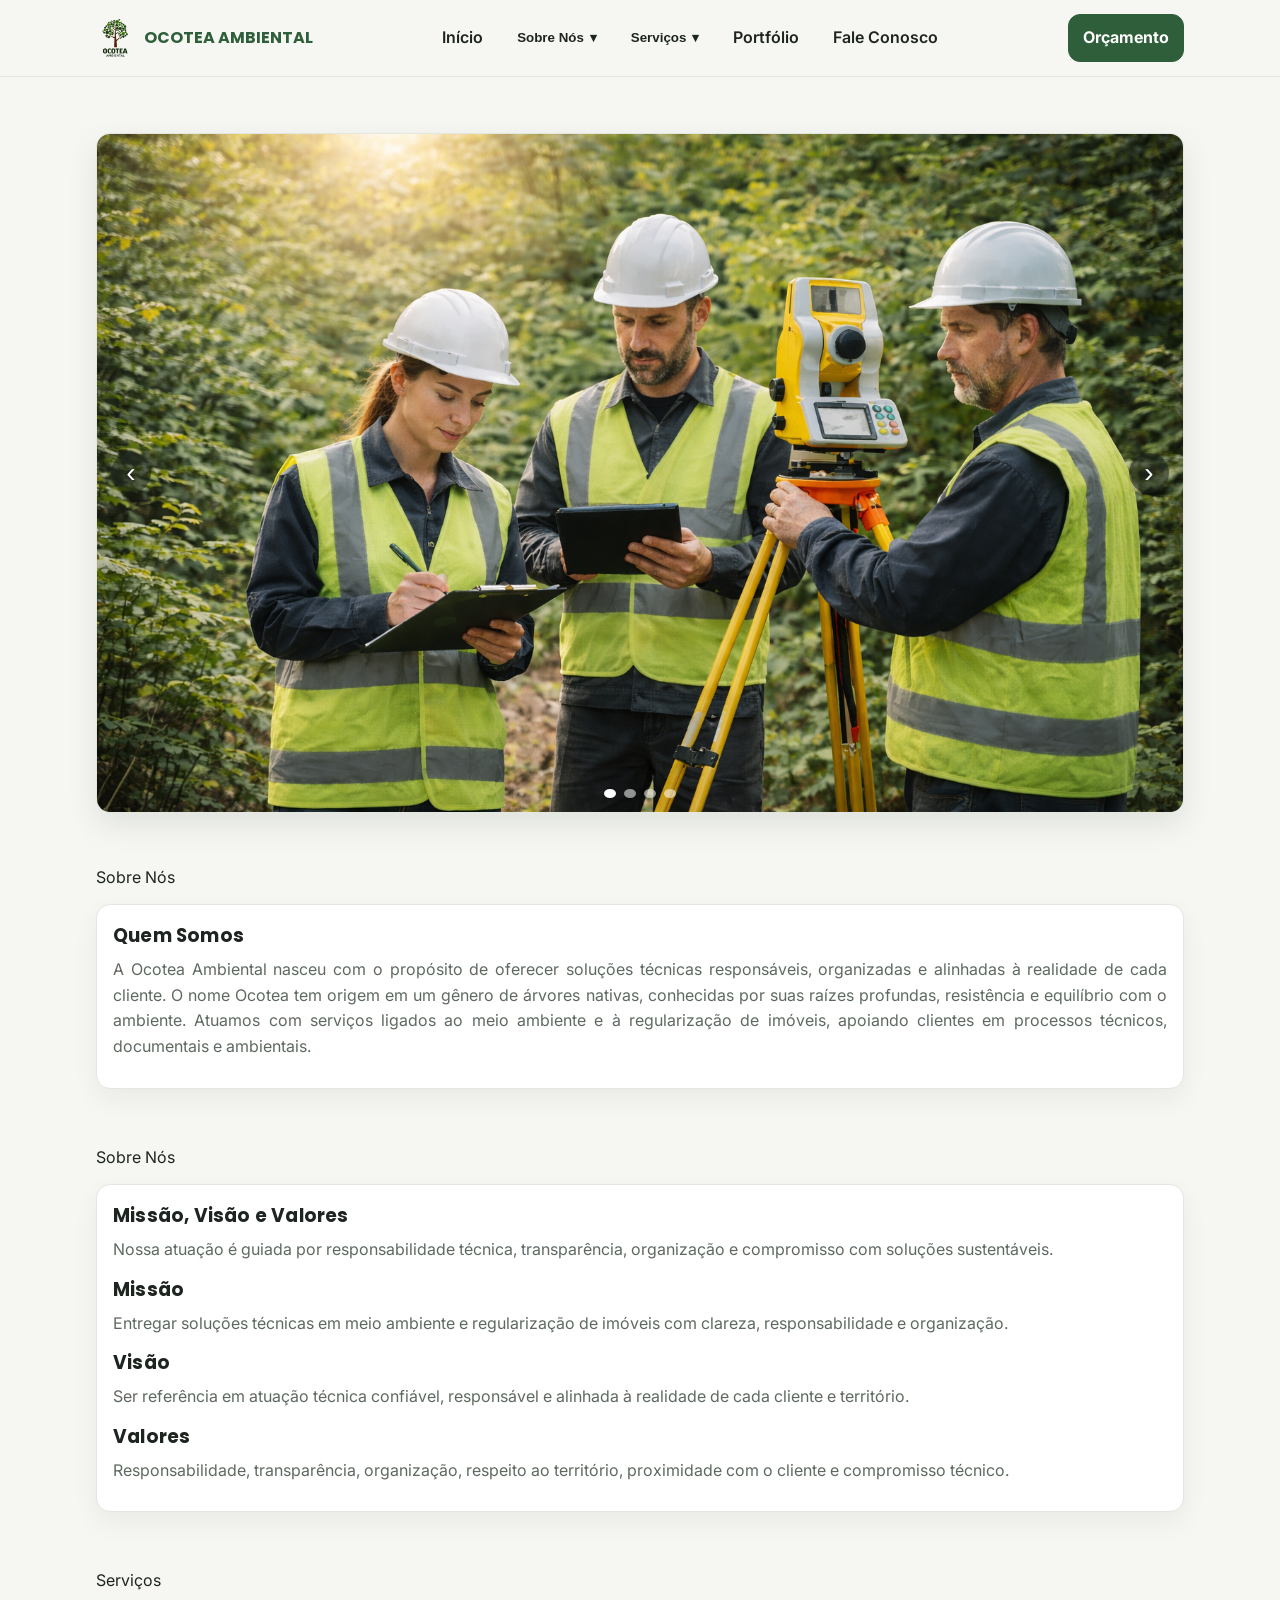
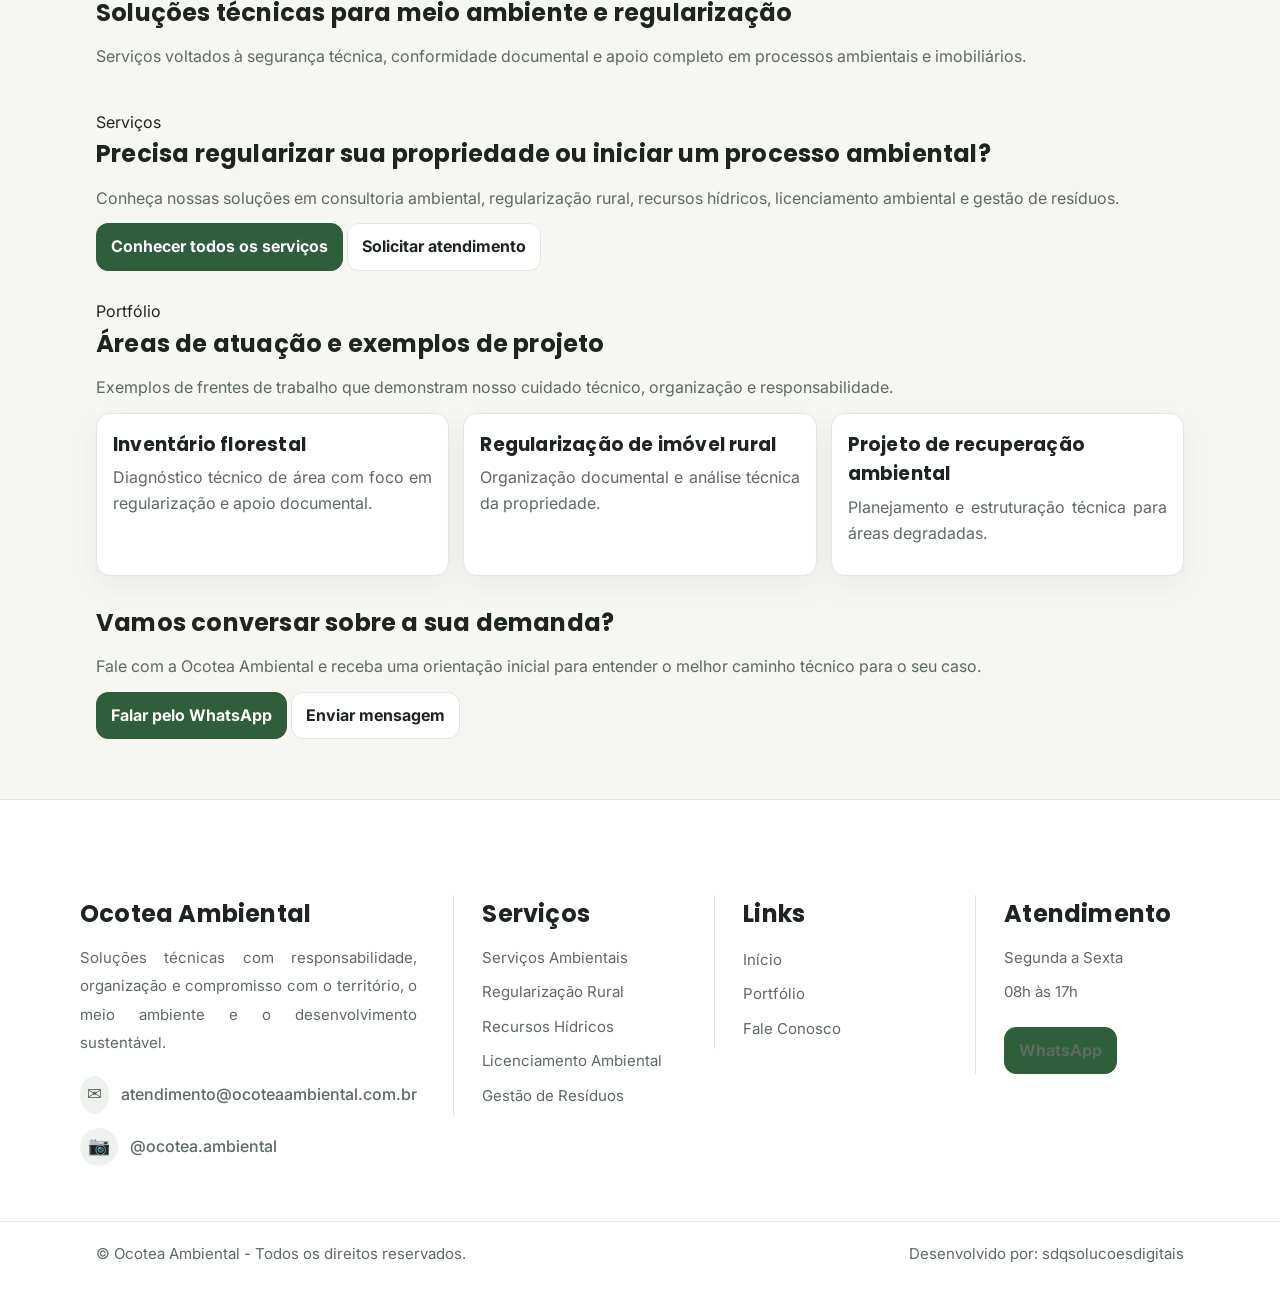
==== commit 1c0c8499: "reorganização novo footer" ====
--- a/index.html
+++ b/index.html
@@ -147,7 +147,8 @@
   </div>
 </header>
 
-<main>
+
+<main> 
 
   <!-- Hero -->
   <section id="inicio" class="hero">
@@ -256,6 +257,30 @@
     </div>
   </section>
 
+  <section class="home-cta">
+  <div class="container">
+    <div class="home-cta-card">
+      <span class="section-tag">Serviços</span>
+
+      <h2>Precisa regularizar sua propriedade ou iniciar um processo ambiental?</h2>
+
+      <p>
+        Conheça nossas soluções em consultoria ambiental, regularização rural,
+        recursos hídricos, licenciamento ambiental e gestão de resíduos.
+      </p>
+
+      <div class="home-cta-actions">
+        <a class="btn btn-primary" href="#">
+          Conhecer todos os serviços
+        </a>
+
+        <a class="btn btn-outline" href="#">
+          Solicitar atendimento
+        </a>
+      </div>
+    </div>
+  </div>
+</section>
  
 
   <!-- PORTFÓLIO -->
@@ -288,51 +313,120 @@
       </div>
     </div>
   </section>
-
- 
-
+  
 </main>
 
+<section class="final-cta">
+  <div class="container">
+    <div class="final-cta-card">
+      <h2>Vamos conversar sobre a sua demanda?</h2>
+
+      <p>
+        Fale com a Ocotea Ambiental e receba uma orientação inicial para entender
+        o melhor caminho técnico para o seu caso.
+      </p>
+
+      <div class="final-cta-actions">
+        <a class="btn btn-primary" href="https://wa.me/5535998870333" target="_blank" rel="noopener">
+          Falar pelo WhatsApp
+        </a>
+
+        <a class="btn btn-outline" href="#">
+          Enviar mensagem
+        </a>
+      </div>
+    </div>
+  </div>
+</section>
+
 <footer class="footer">
+
   <div class="container footer-grid">
-    <div>
-      <h3 style="margin-bottom:6px;">Ocotea Ambiental</h3>
-        <p class="small">
-          Soluções técnicas com responsabilidade, organização e compromisso com o território, o meio ambiente e o desenvolvimento sustentável.
+
+    <!-- Marca -->
+    <div class="footer-col">
+      <h3>Ocotea Ambiental</h3>
+
+      <p class="small">
+        Soluções técnicas com responsabilidade, organização e compromisso com o território,
+        o meio ambiente e o desenvolvimento sustentável.
       </p>
-    </div>
-
-    <div>
-      <h3 style="margin-bottom:6px;">Contato</h3>
-      <p class="small">Telefone: (35) 9 9887-0333</p>
+
+      <div class="footer-social">
+
+        <a href="mailto:atendimento@ocoteaambiental.com.br" class="footer-icon-link">
+          <span class="footer-icon">✉</span>
+          <span>atendimento@ocoteaambiental.com.br</span>
+        </a>
+
+        <a href="https://www.instagram.com/ocotea.ambiental"
+           target="_blank"
+           rel="noopener"
+           class="footer-icon-link">
+
+          <span class="footer-icon">📷</span>
+          <span>@ocotea.ambiental</span>
+        </a>
+
+      </div>
+    </div>
+
+    <!-- Serviços -->
+    <div class="footer-col footer-divider">
+      <h3>Serviços</h3>
+
+      <p class="small"><a href="#">Serviços Ambientais</a></p>
+      <p class="small"><a href="#">Regularização Rural</a></p>
+      <p class="small"><a href="#">Recursos Hídricos</a></p>
+      <p class="small"><a href="#">Licenciamento Ambiental</a></p>
+      <p class="small"><a href="#">Gestão de Resíduos</a></p>
+    </div>
+
+    <!-- Links -->
+    <div class="footer-col footer-divider">
+      <h2>Links</h2>
+
+      <p class="small"><a href="/index.html">Início</a></p>
+      <p class="small"><a href="/portfolio.html">Portfólio</a></p>
+      <p class="small"><a href="/contato.html">Fale Conosco</a></p>
+    </div>
+
+    <!-- Atendimento -->
+    <div class="footer-col footer-divider">
+      <h3>Atendimento</h3>
+
+      <p class="small">Segunda a Sexta</p>
+      <p class="small">08h às 17h</p>
+
+      <a class="btn btn-primary footer-whatsapp"
+         href="https://wa.me/5535998870333"
+         target="_blank"
+         rel="noopener">
+
+        WhatsApp
+      </a>
+    </div>
+
+  </div>
+
+  <!-- Bottom -->
+  <div class="footer-bottom">
+    <div class="container footer-bottom-wrap">
+
       <p class="small">
-        <a href="mailto:atendimento@ocoteaambiental.com.br">
-          E-mail: atendimento@ocoteaambiental.com.br
-        </a>
+        © Ocotea Ambiental - Todos os direitos reservados.
       </p>
+
       <p class="small">
-        <a href="https://www.instagram.com/ocotea.ambiental" target="_blank" rel="noopener">
-          Instagram: @ocotea.ambiental
+        Desenvolvido por:
+        <a href="https://www.sdqsolucoesdigitais.com.br" target="_blank">
+          sdqsolucoesdigitais
         </a>
       </p>
-    </div>
-
-    <div>
-      <h3 style="margin-bottom:6px;">Links</h3>
-      <p class="small"><a href="#portfolio">Portfólio</a></p>
-      <p class="small"><a href="#contato">Fale Conosco</a></p>
+
     </div>
   </div>
 
-  <div class="container" style="margin-top:12px;">
-    <p class="small">© Ocotea Ambiental - Todos os direitos reservados.</p>
-    <p class="small">
-      Desenvolvido por:
-      <a href="https://www.sdqsolucoesdigitais.com.br" target="_blank" rel="noopener">
-        sdqsolucoesdigitais
-      </a>
-    </p>
-  </div>
 </footer>
 
 <button class="back-to-top" id="backToTop" aria-label="Voltar ao topo">
--- a/css/footer.css
+++ b/css/footer.css
@@ -1,3 +1,5 @@
+
+/* Footer antigo */
 
 @media (min-width: 901px){
 
@@ -137,7 +139,223 @@
   }
 }
 
+.footer{
+  margin-top: 50px;
+  background: #fff;
+  border-top: 1px solid var(--border);
+}
+
+.footer-grid{
+  display: grid;
+  grid-template-columns: 1.4fr 1fr 1fr;
+  gap: 40px;
+  padding: 50px 0;
+}
+
+.footer h3{
+  font-size: 22px;
+  margin-bottom: 14px;
+  color: var(--text);
+}
+
+.footer .small{
+  font-size: 15px;
+  line-height: 1.8;
+  color: var(--muted);
+}
+
+/* Ícones */
+.footer-social{
+  margin-top: 20px;
+  display: flex;
+  flex-direction: column;
+  gap: 14px;
+}
+
+.footer-icon-link{
+  display: flex;
+  align-items: center;
+  gap: 12px;
+  font-weight: 500;
+}
+
+.footer-icon{
+  width: 38px;
+  height: 38px;
+  border-radius: 50%;
+  background: rgba(47,94,58,.08);
+  display: flex;
+  align-items: center;
+  justify-content: center;
+  font-size: 18px;
+}
+
+/* Hover */
+.footer a{
+  transition: .2s ease;
+}
+
+.footer a:hover{
+  color: var(--brand);
+}
+
+/* Botão WhatsApp */
+.footer-whatsapp{
+  margin-top: 14px;
+  display: inline-flex;
+}
+
+/* Rodapé final */
+.footer-bottom{
+  border-top: 1px solid var(--border);
+  padding: 18px 0;
+}
+
+.footer-bottom-wrap{
+  display: flex;
+  justify-content: space-between;
+  gap: 20px;
+  flex-wrap: wrap;
+}
+
+/* Mobile */
+@media (max-width: 900px){
+
+  .footer-grid{
+    grid-template-columns: 1fr;
+    gap: 30px;
+    padding: 36px 0;
+  }
+
+  .footer-bottom-wrap{
+    flex-direction: column;
+    gap: 8px;
+  }
+
+  .footer h3{
+    font-size: 20px;
+  }
+}
+
+/* Novo Footer*/
+
+.footer{
+  margin-top: 60px;
+  background: #fff;
+  border-top: 1px solid var(--border);
+}
+
+/* GRID */
+.footer-grid{
+  display: grid;
+  grid-template-columns: 1.5fr 1fr 1fr 1fr;
+  gap: 36px;
+  padding: 55px 0;
+}
+
+/* Colunas */
+.footer-col{
+  min-width: 0;
+}
+
+/* Linha vertical */
+.footer-divider{
+  border-left: 1px solid var(--border);
+  padding-left: 28px;
+}
+
+.footer h3{
+  font-size: 24px;
+  margin-bottom: 16px;
+  color: var(--text);
+}
+
+.footer .small{
+  font-size: 15px;
+  line-height: 1.9;
+  color: var(--muted);
+  margin: 0 0 6px;
+}
+
+.footer a{
+  transition: .2s ease;
+}
+
+.footer a:hover{
+  color: var(--brand);
+}
+
+/* Social */
+.footer-social{
+  margin-top: 18px;
+  display: flex;
+  flex-direction: column;
+  gap: 14px;
+}
+
+.footer-icon-link{
+  display: flex;
+  align-items: center;
+  gap: 12px;
+}
+
+.footer-icon{
+  width: 38px;
+  height: 38px;
+  border-radius: 50%;
+  background: rgba(47,94,58,.08);
+  display: flex;
+  align-items: center;
+  justify-content: center;
+  font-size: 18px;
+}
+
+/* WhatsApp */
+.footer-whatsapp{
+  margin-top: 14px;
+}
+
+/* Bottom */
+.footer-bottom{
+  border-top: 1px solid var(--border);
+  padding: 18px 0;
+}
+
+.footer-bottom-wrap{
+  display: flex;
+  justify-content: space-between;
+  gap: 20px;
+  flex-wrap: wrap;
+}
+
+/* Mobile */
+@media (max-width: 900px){
+
+  .footer-grid{
+    grid-template-columns: 1fr;
+    gap: 30px;
+    padding: 38px 0;
+  }
+
+  .footer-divider{
+    border-left: 0;
+    padding-left: 0;
+    border-top: 1px solid var(--border);
+    padding-top: 20px;
+  }
+
+  .footer-bottom-wrap{
+    flex-direction: column;
+    gap: 8px;
+  }
+
+  .footer h2{
+    font-size: 10px;
+  }
+}
+
 /* Botão flutuante */
+
 .back-to-top{
   position: fixed;
   right: 22px;
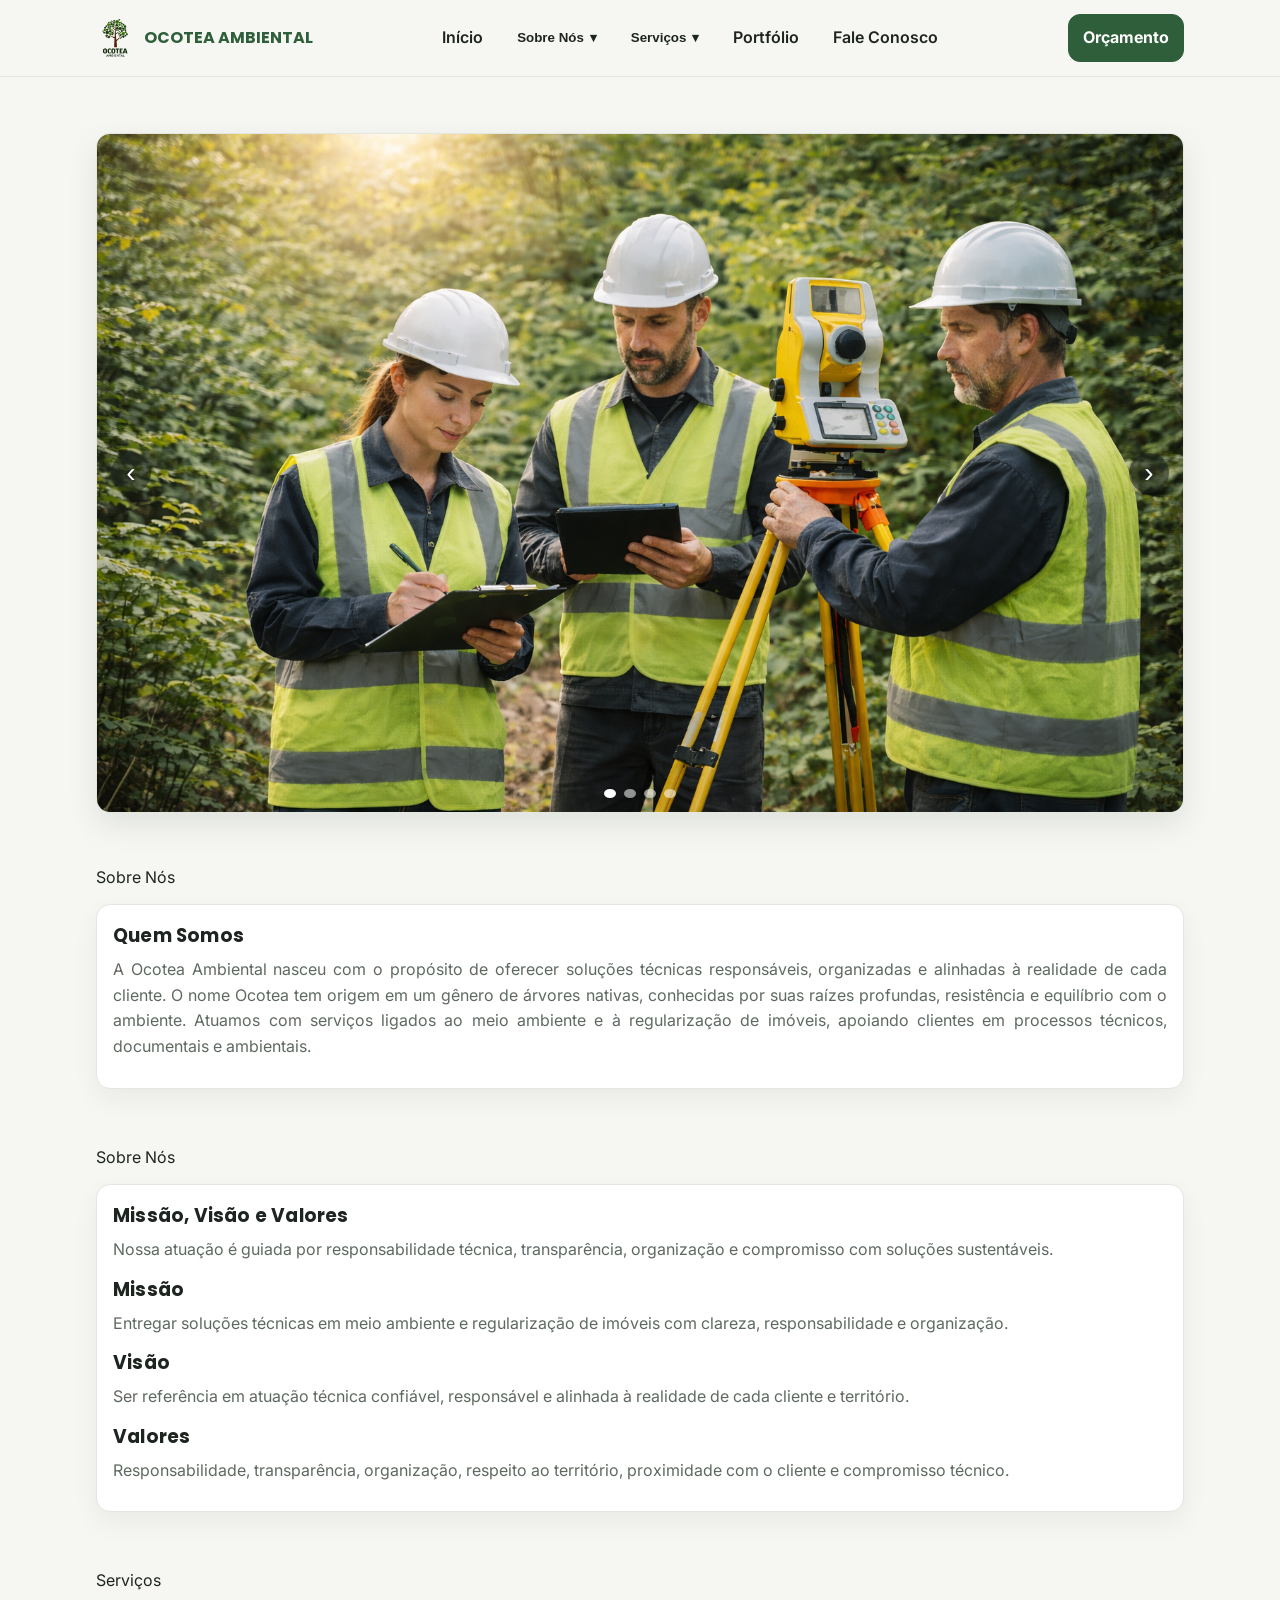
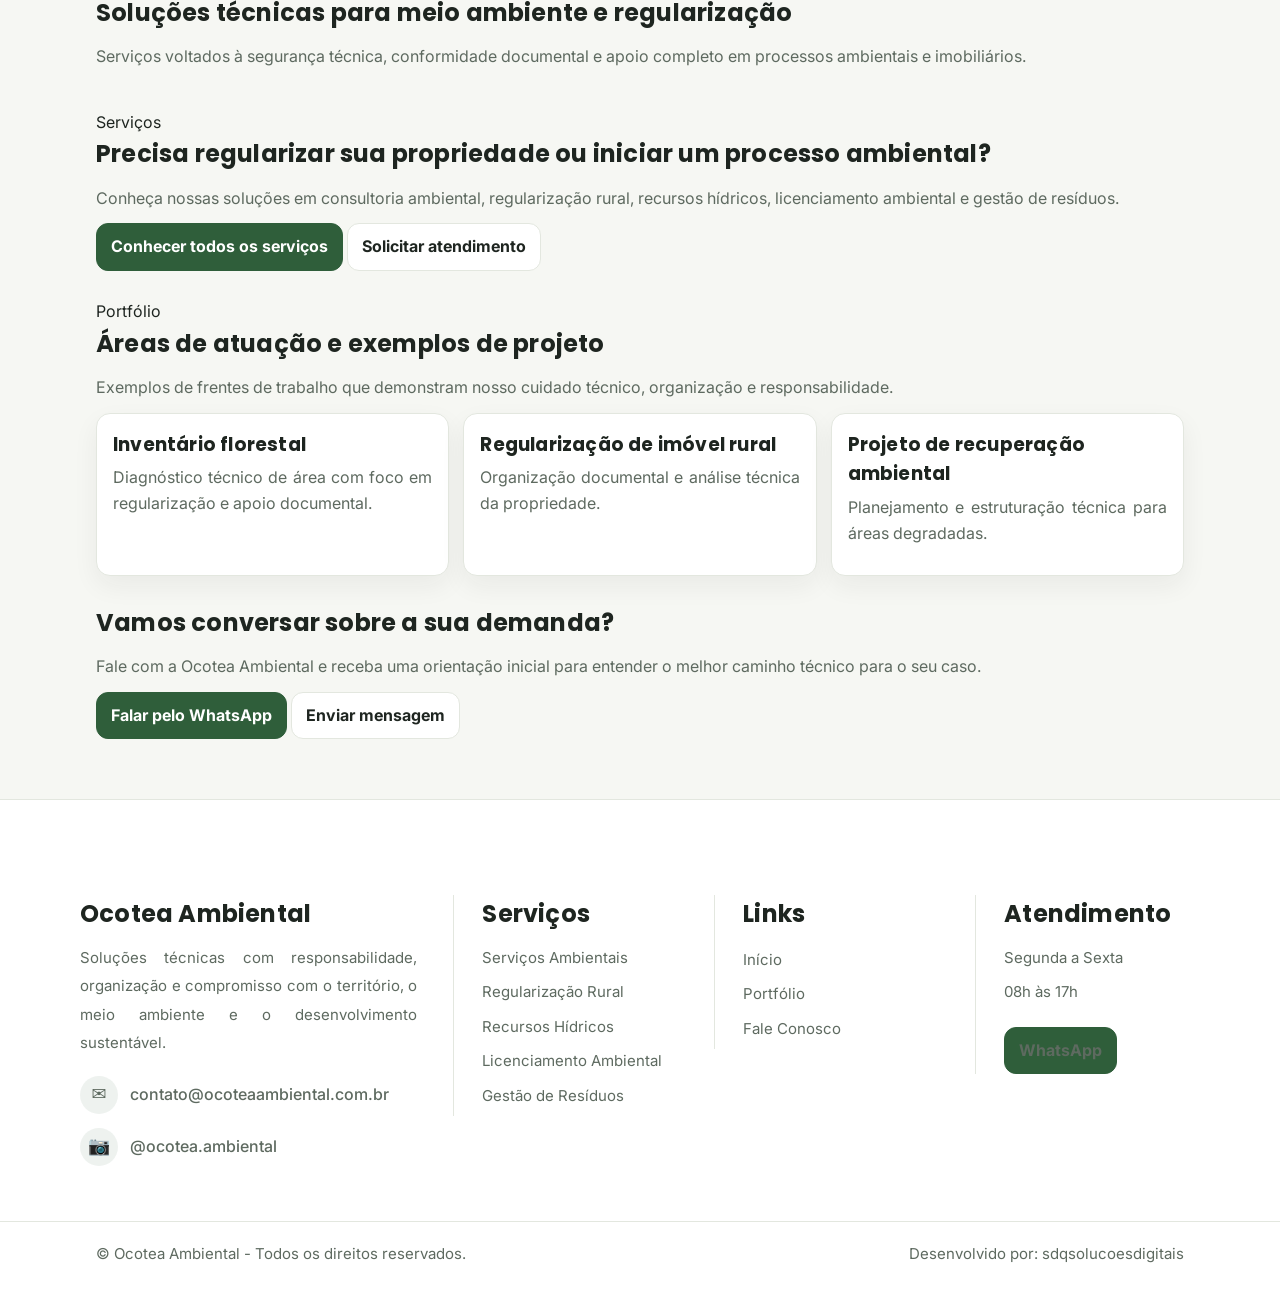
==== commit c4b31867: "ajuste endereço de email" ====
--- a/index.html
+++ b/index.html
@@ -356,7 +356,7 @@
 
         <a href="mailto:atendimento@ocoteaambiental.com.br" class="footer-icon-link">
           <span class="footer-icon">✉</span>
-          <span>atendimento@ocoteaambiental.com.br</span>
+          <span>contato@ocoteaambiental.com.br</span>
         </a>
 
         <a href="https://www.instagram.com/ocotea.ambiental"
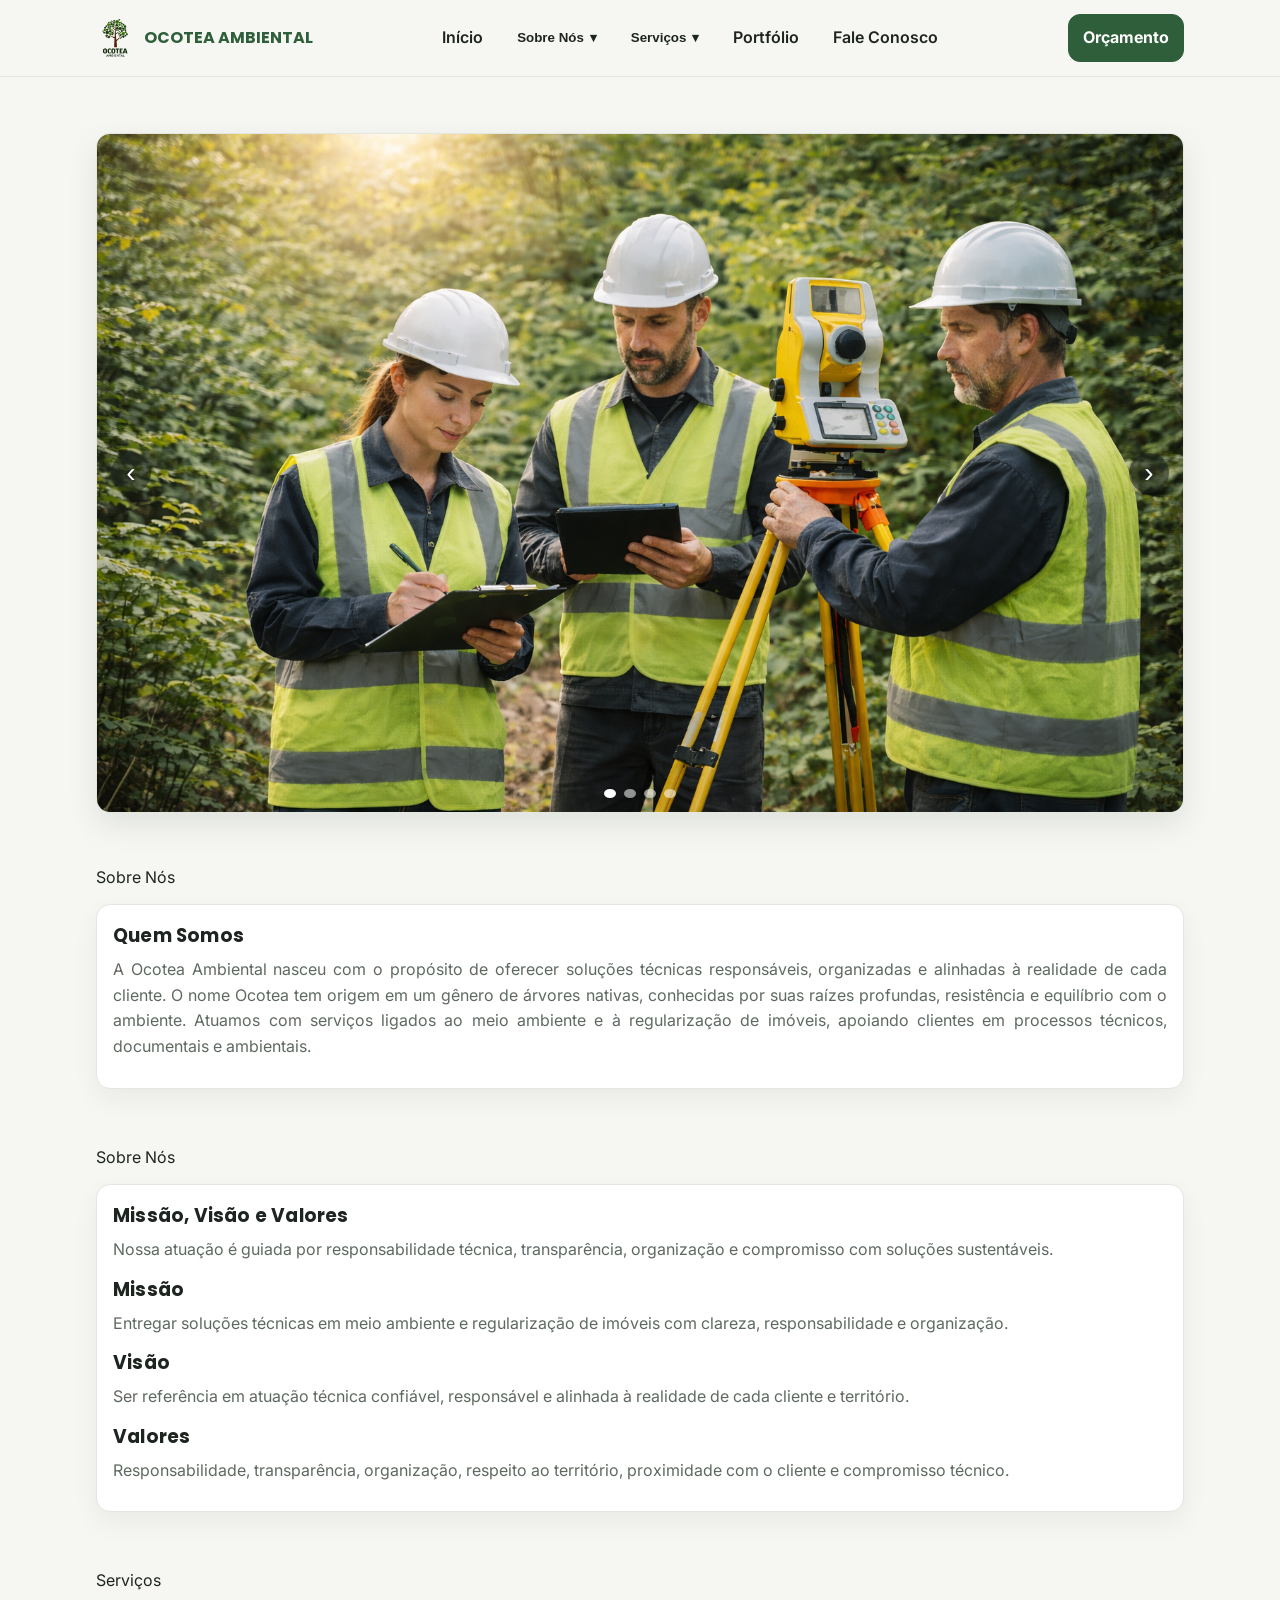
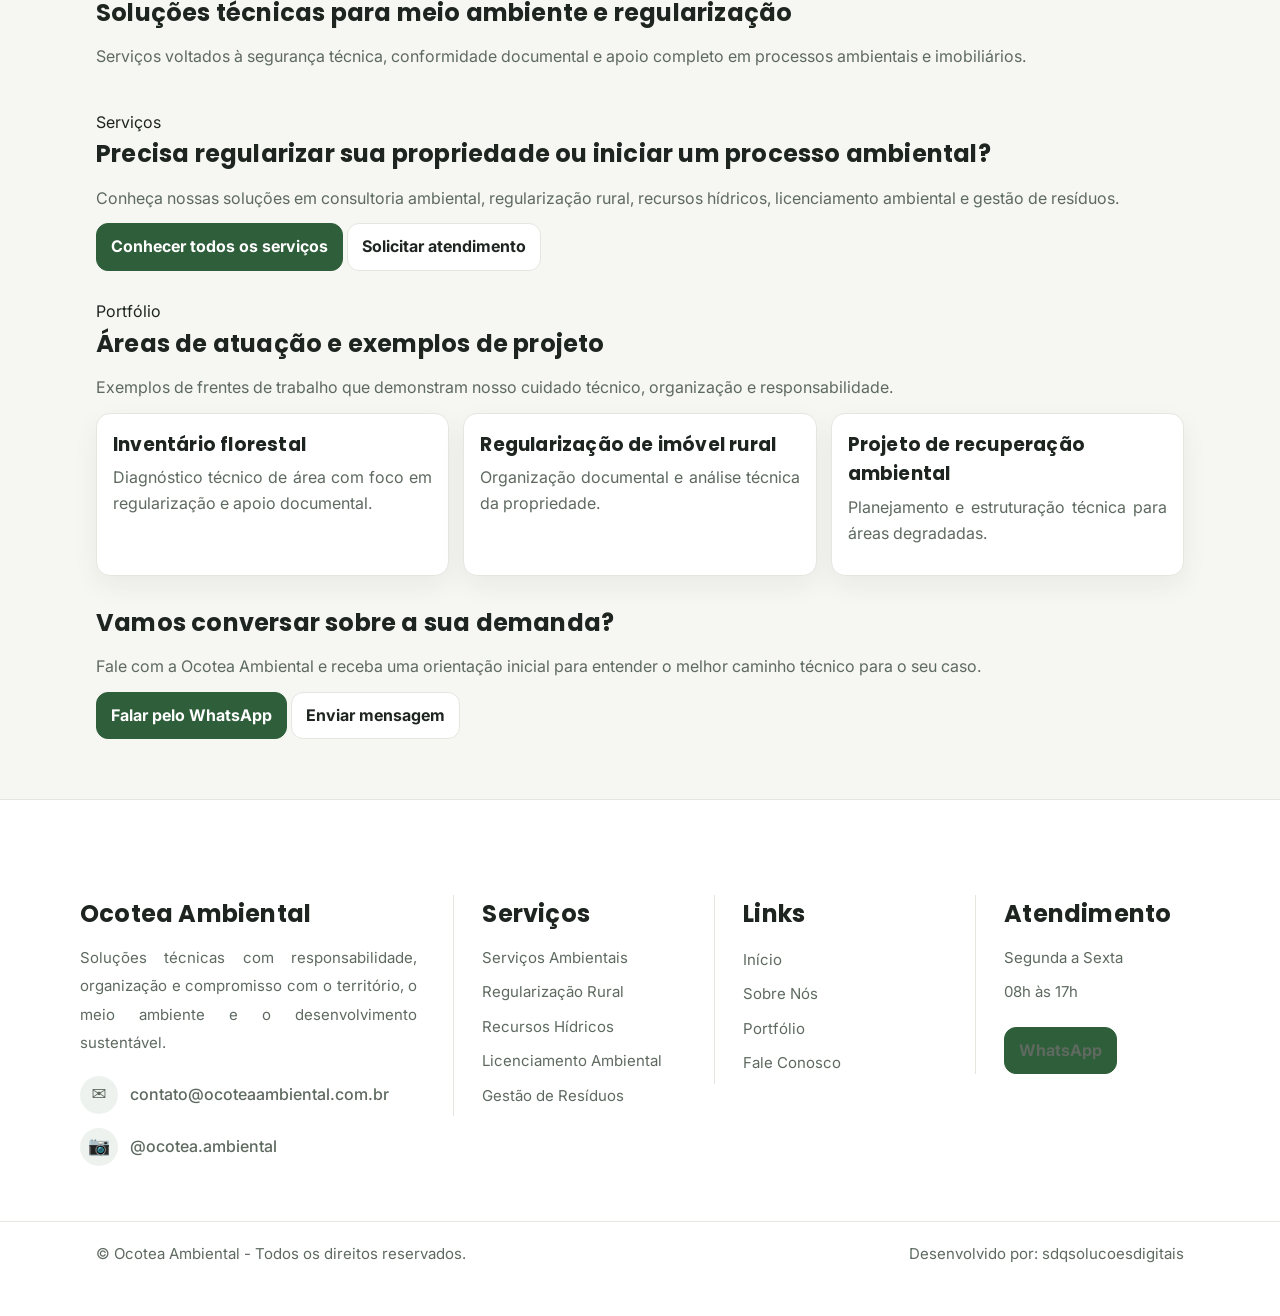
==== commit 38f50bf5: "ajuste endereço de email" ====
--- a/index.html
+++ b/index.html
@@ -387,6 +387,7 @@
       <h2>Links</h2>
 
       <p class="small"><a href="/index.html">Início</a></p>
+      <p class="small"><a href="#">Sobre Nós</a></p>      
       <p class="small"><a href="/portfolio.html">Portfólio</a></p>
       <p class="small"><a href="/contato.html">Fale Conosco</a></p>
     </div>
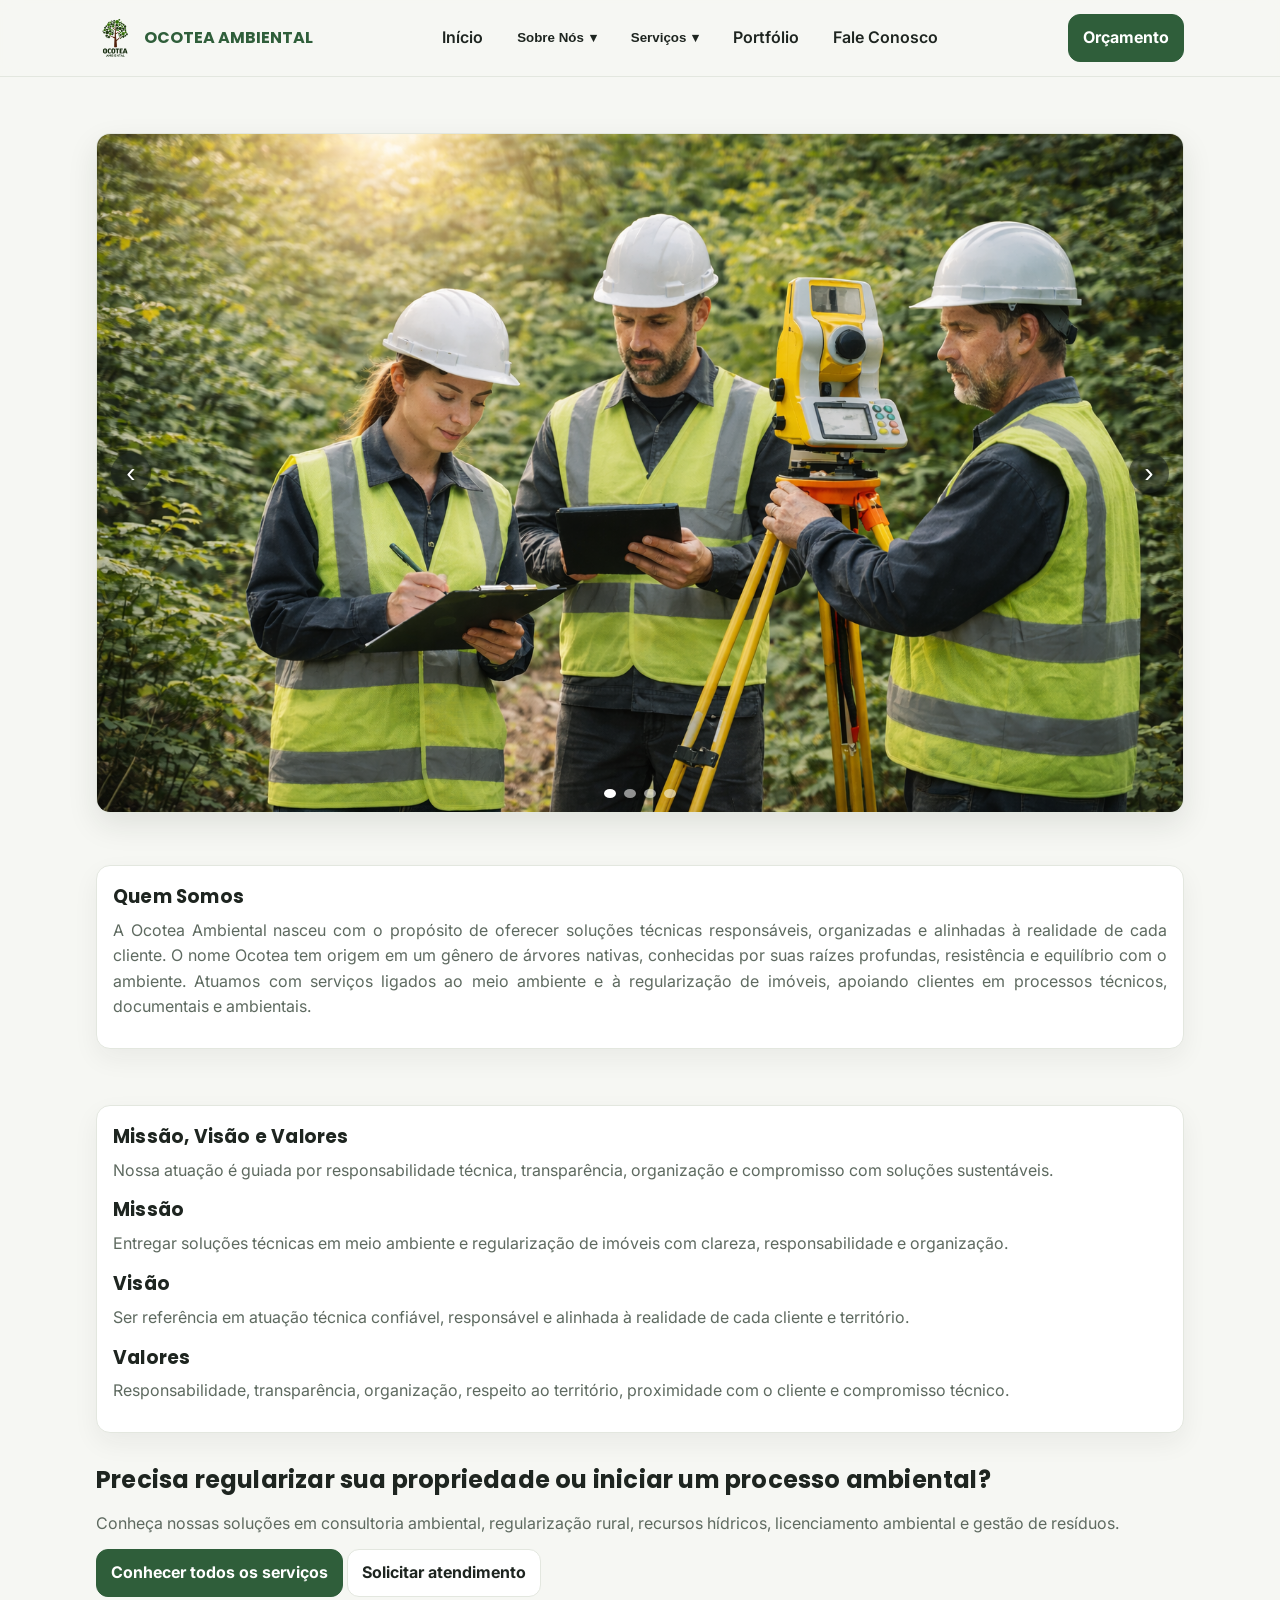
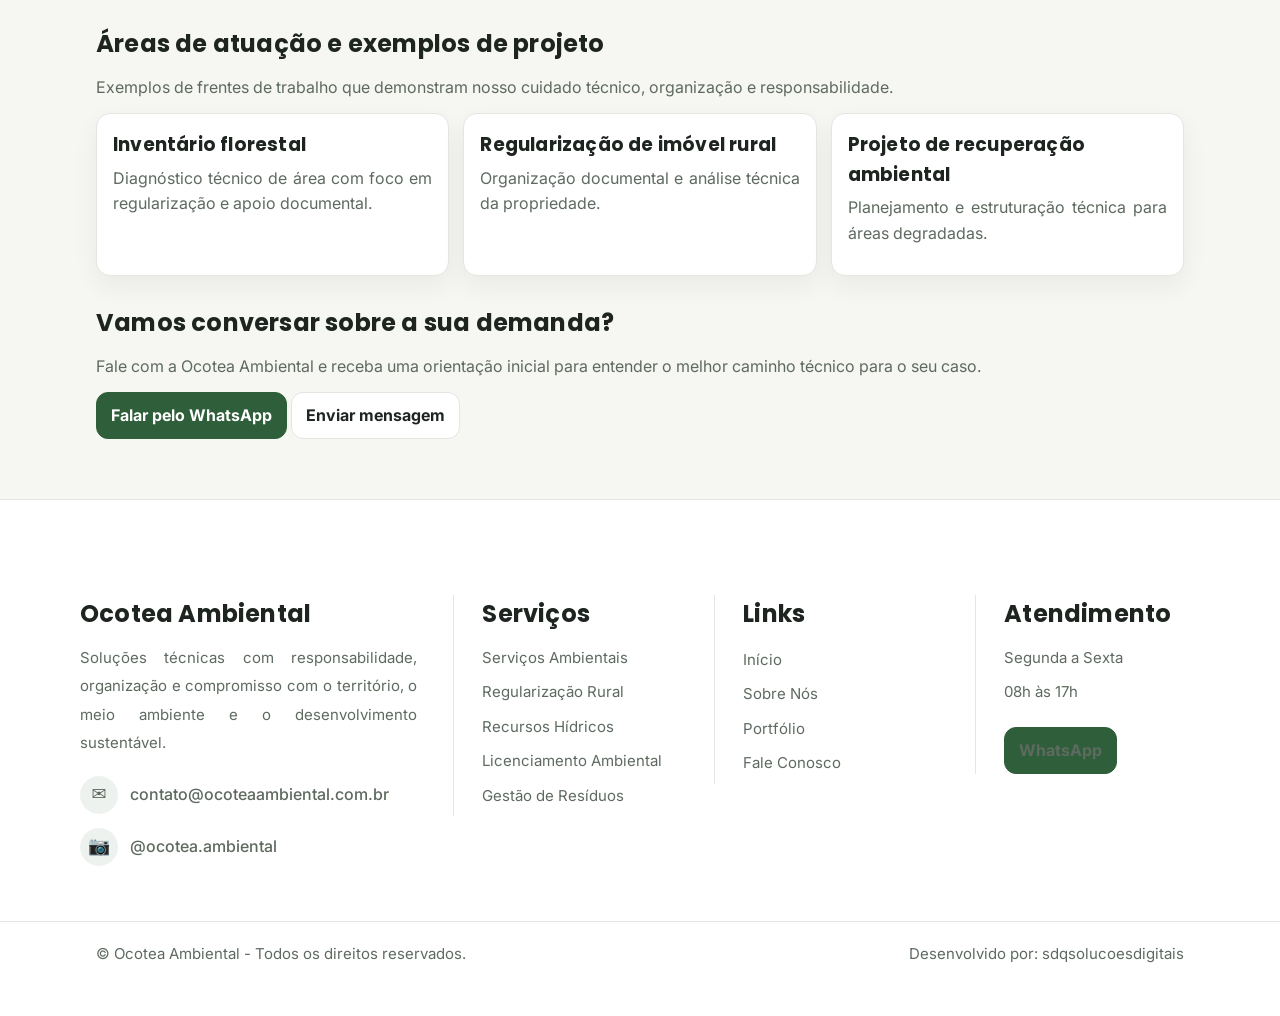
==== commit 4a9e09eb: "reorganização novo home" ====
--- a/index.html
+++ b/index.html
@@ -196,7 +196,7 @@
   <section id="quem-somos" class="section">
     <div class="container">
       <div class="grid one-col">
-       <span class="section-tag">Sobre Nós</span>
+
        <article class="card">
         <h3>Quem Somos</h3>
         <p>
@@ -217,7 +217,7 @@
   <section id="missao-visao-valores" class="section alt-bg">
     <div class="container">
        <div class="grid one-col">
-        <span class="section-tag">Sobre Nós</span>
+   
         <article class="card">
         <h3>Missão, Visão e Valores</h3>
         <p>
@@ -244,24 +244,9 @@
   </section>
 
   <!-- SERVIÇOS -->
-  <section id="servicos" class="section">
-    <div class="container">
-      <div class="section-heading">
-        <span class="section-tag">Serviços</span>
-        <h2>Soluções técnicas para meio ambiente e regularização</h2>
-        <p>
-          Serviços voltados à segurança técnica, conformidade documental e apoio completo
-          em processos ambientais e imobiliários.
-        </p>
-      </div>
-    </div>
-  </section>
-
   <section class="home-cta">
   <div class="container">
     <div class="home-cta-card">
-      <span class="section-tag">Serviços</span>
-
       <h2>Precisa regularizar sua propriedade ou iniciar um processo ambiental?</h2>
 
       <p>
@@ -280,14 +265,14 @@
       </div>
     </div>
   </div>
-</section>
+ </section>
  
 
   <!-- PORTFÓLIO -->
   <section id="portfolio" class="section">
     <div class="container">
       <div class="section-heading">
-        <span class="section-tag">Portfólio</span>
+    
         <h2>Áreas de atuação e exemplos de projeto</h2>
         <p>
           Exemplos de frentes de trabalho que demonstram nosso cuidado técnico,
